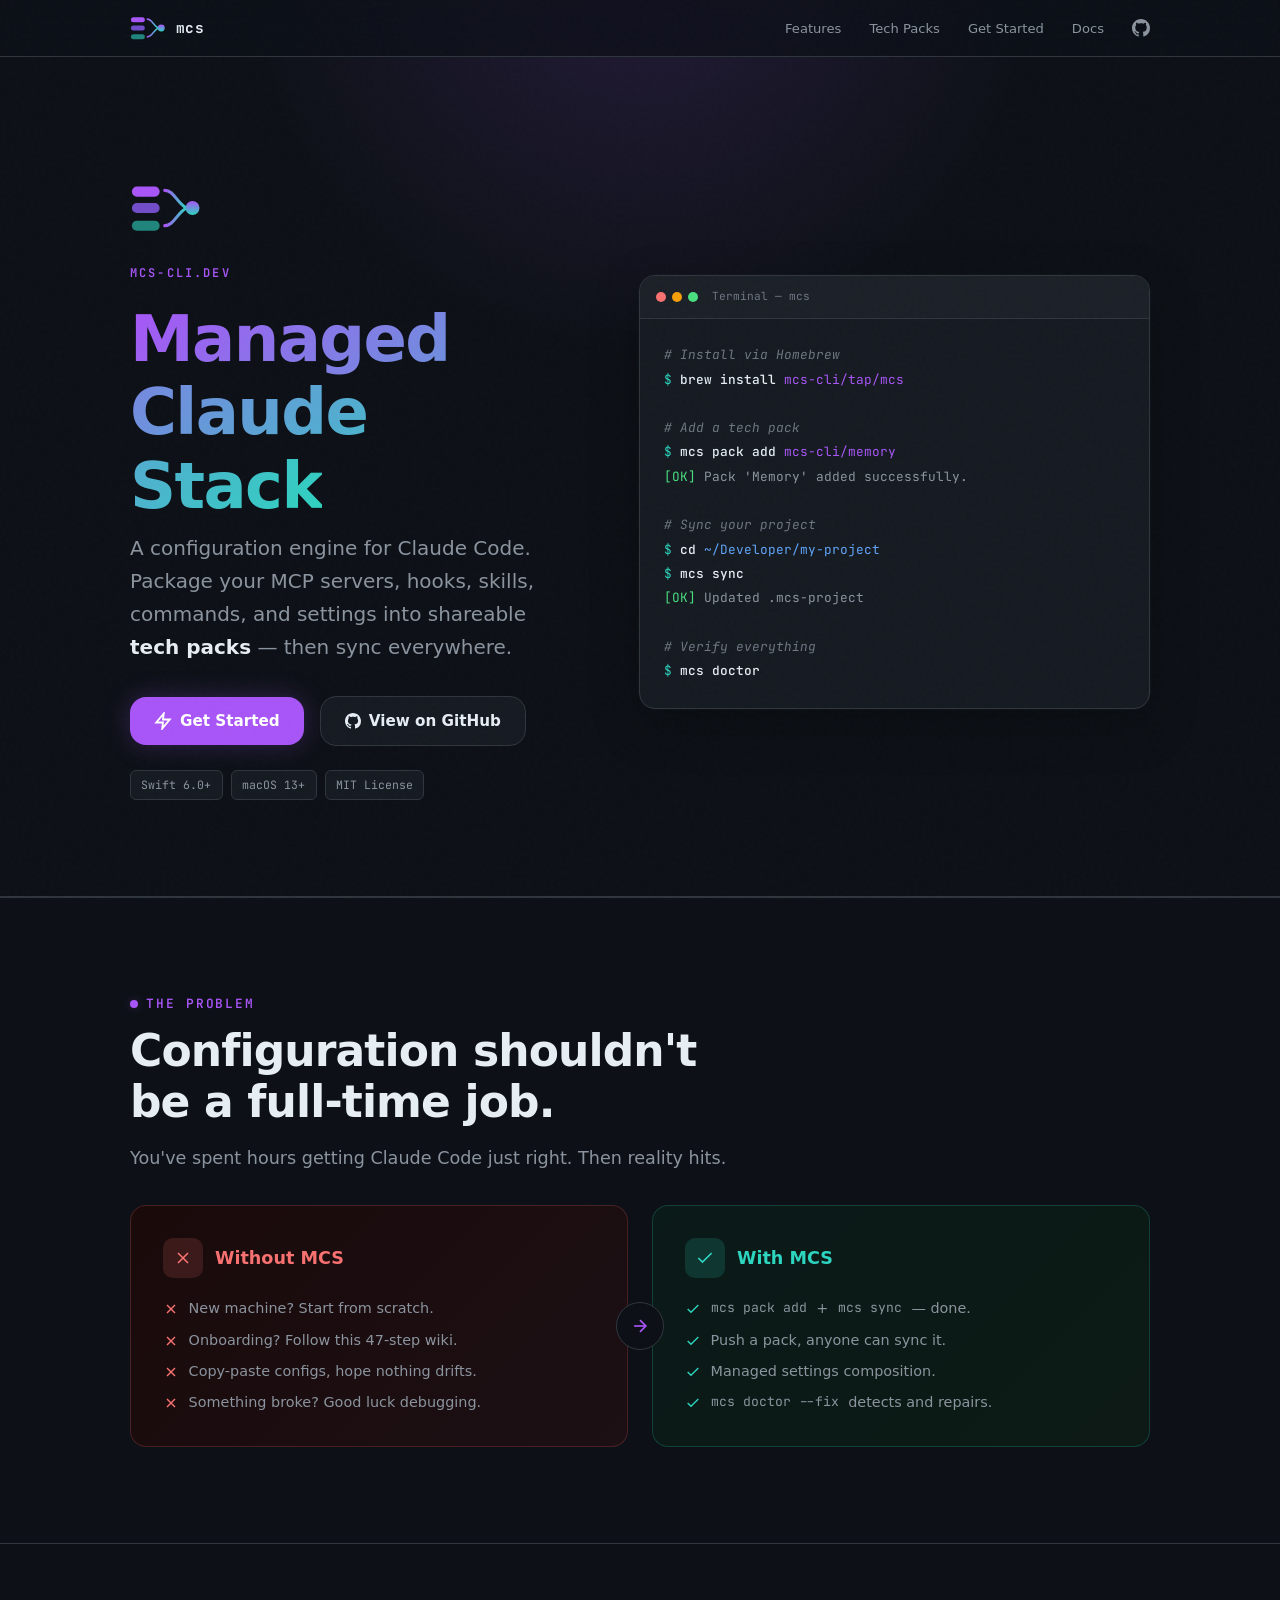
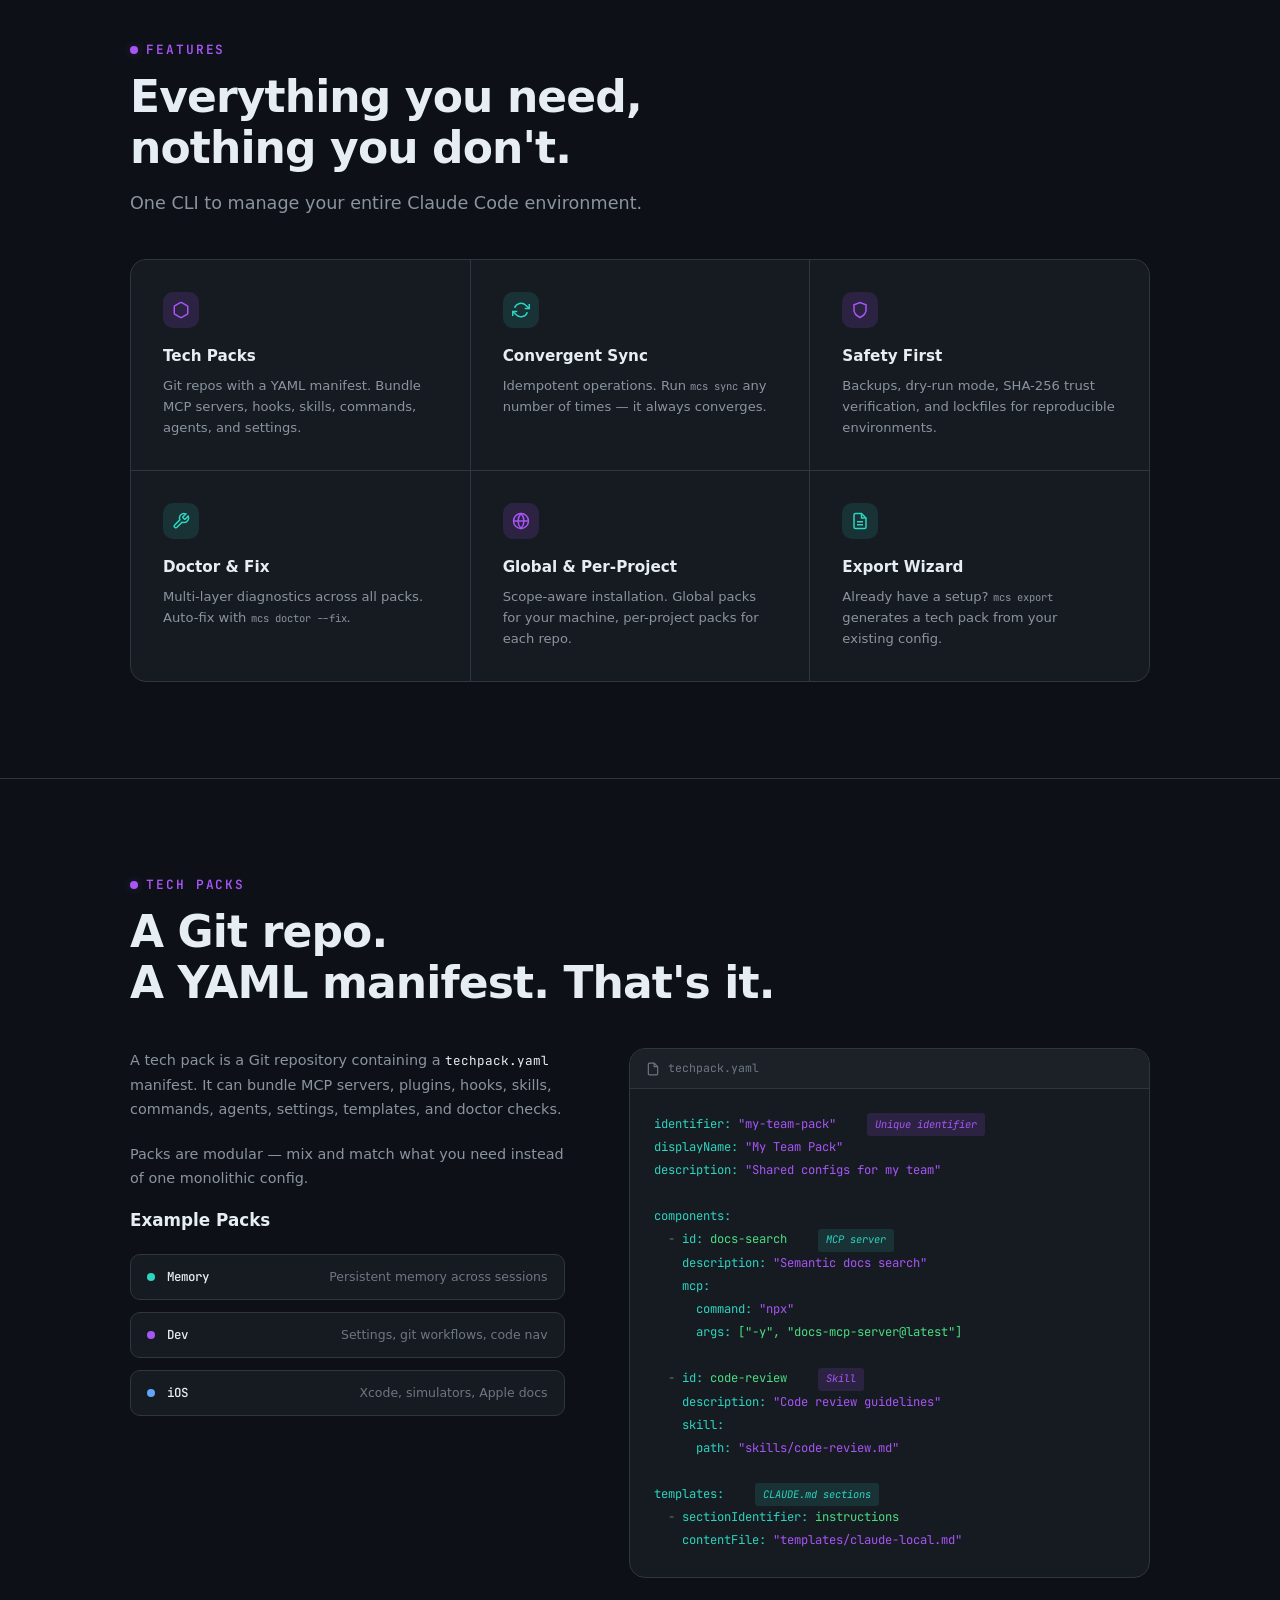
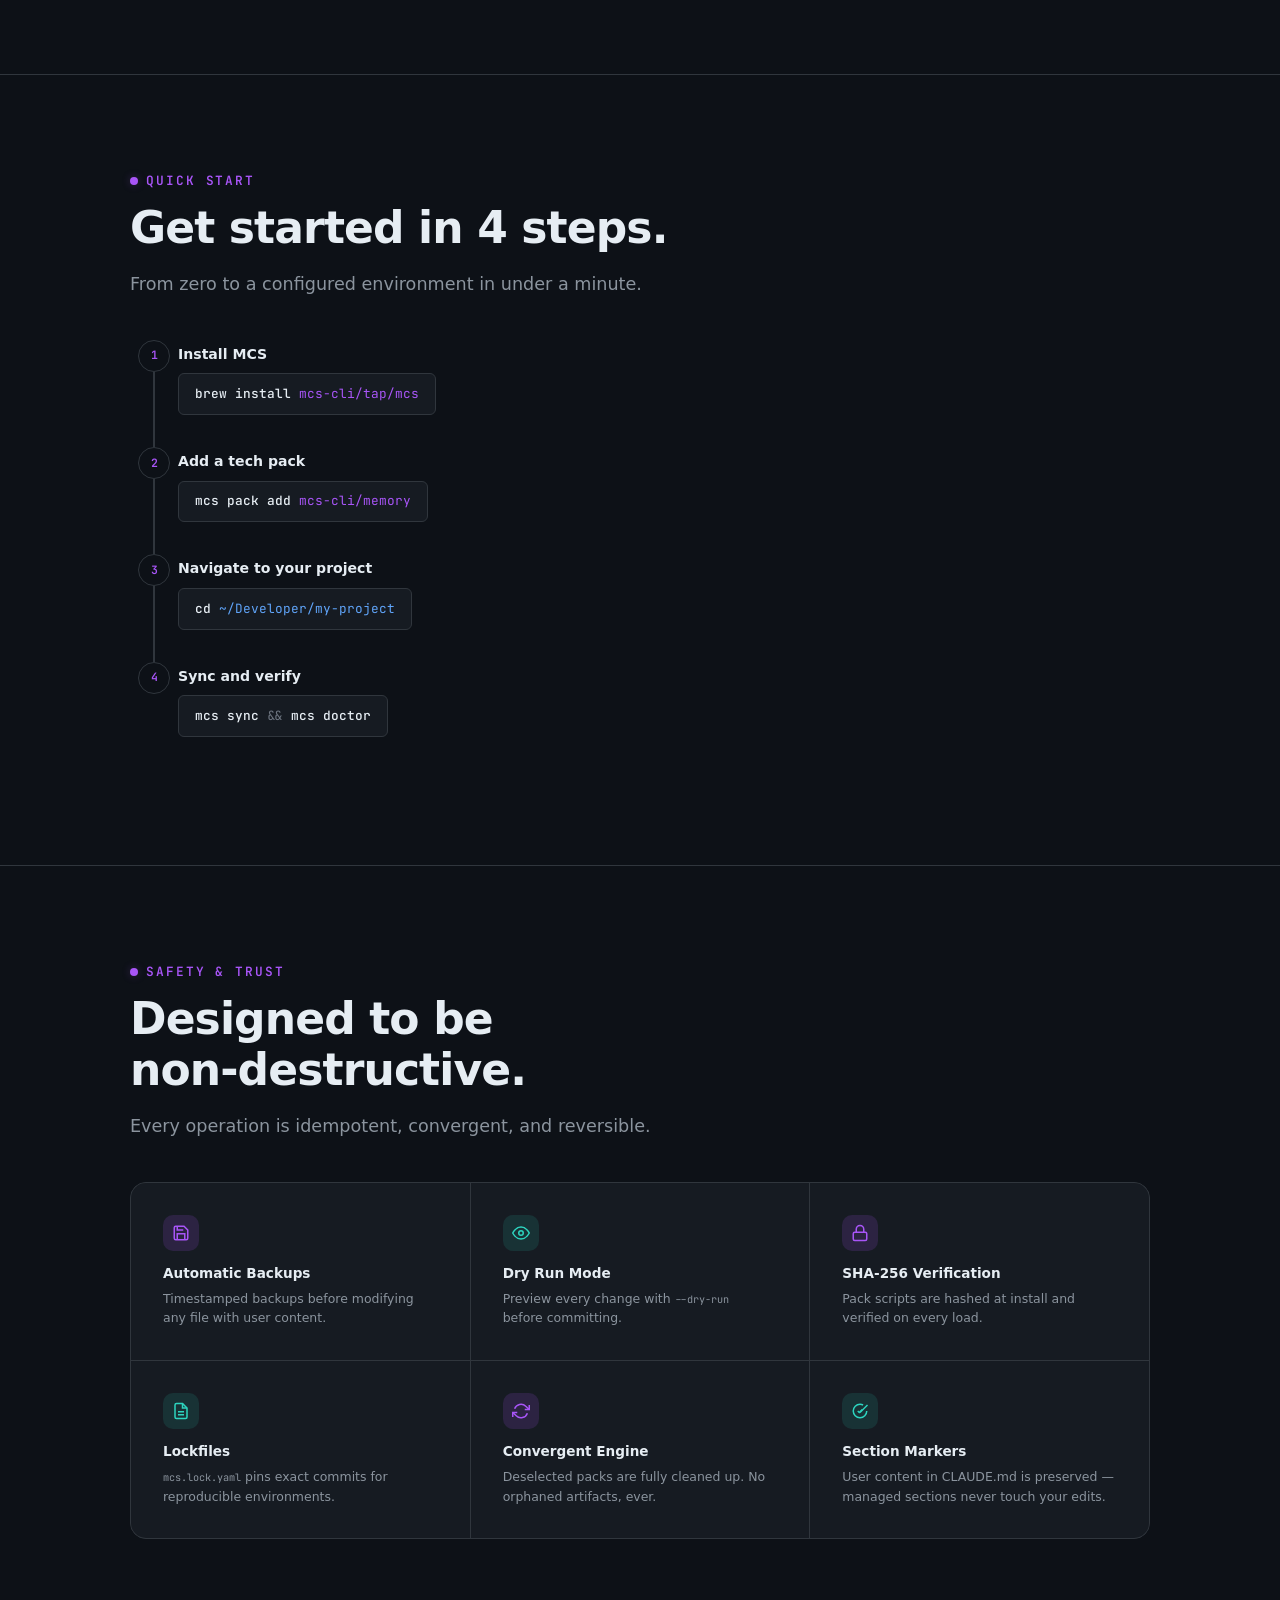
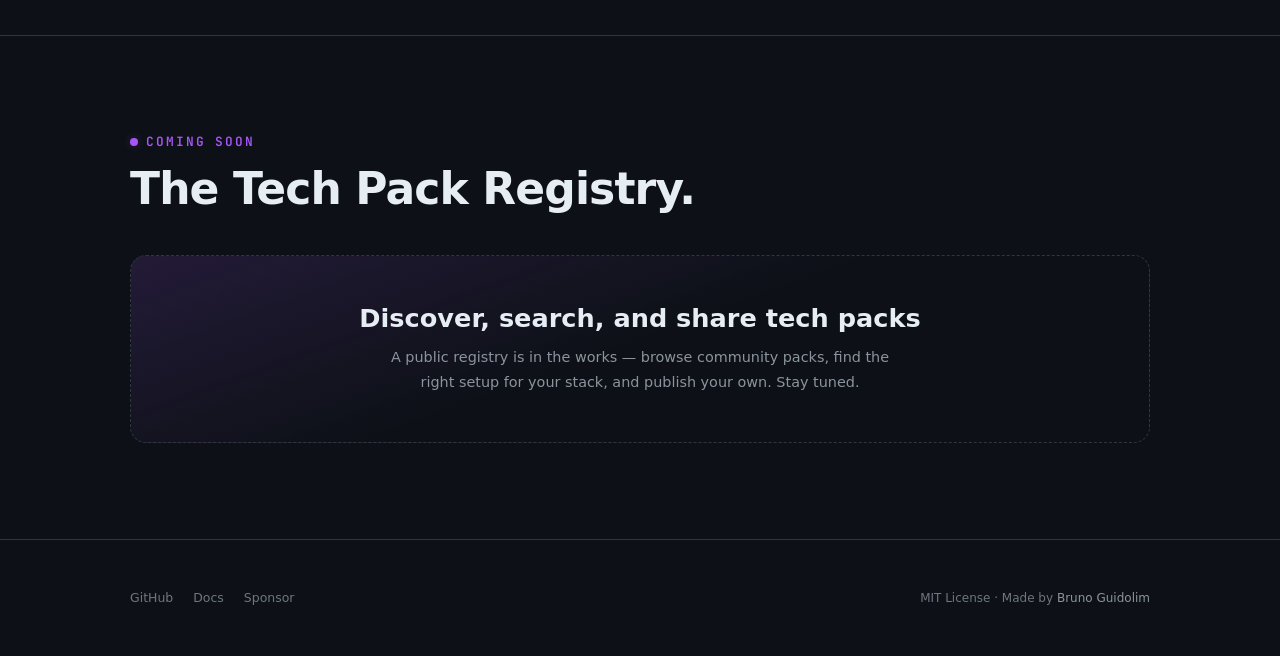
==== index.html @ f14323e3 "Fix mobile Safari safe area gap above fixed header - Add viewport-fit=cover to unlock env(safe-area-" ====
<!DOCTYPE html>
<html lang="en">
<head>
<meta charset="UTF-8">
<meta name="viewport" content="width=device-width, initial-scale=1.0, viewport-fit=cover">
<title>MCS — Managed Claude Stack</title>
<meta name="description" content="Package your Claude Code MCP servers, hooks, skills, and settings into shareable tech packs. Sync across machines and teams in seconds. Like Ansible for AI dev.">
<meta name="keywords" content="Claude Code, MCP servers, AI development, configuration management, tech packs, CLI tools, developer tools, Anthropic, Claude, hooks, plugins, macOS">
<meta name="author" content="Bruno Guidolim">
<meta name="theme-color" content="#0d1117">
<meta property="og:title" content="MCS — Managed Claude Stack">
<meta property="og:description" content="Package your Claude Code MCP servers, hooks, skills, and settings into shareable tech packs. Sync across machines and teams in seconds. Like Ansible for AI dev.">
<meta property="og:type" content="website">
<meta property="og:url" content="https://mcs-cli.dev">
<meta property="og:site_name" content="MCS">
<meta property="og:image" content="https://mcs-cli.dev/assets/og-image.png">
<meta property="og:image:width" content="2048">
<meta property="og:image:height" content="2048">
<meta name="twitter:card" content="summary">
<meta name="twitter:title" content="MCS — Managed Claude Stack">
<meta name="twitter:description" content="Package your Claude Code MCP servers, hooks, skills, and settings into shareable tech packs. Sync across machines and teams in seconds. Like Ansible for AI dev.">
<meta name="twitter:image" content="https://mcs-cli.dev/assets/og-image.png">
<link rel="canonical" href="https://mcs-cli.dev">
<link rel="icon" type="image/svg+xml" href="assets/favicon.svg">
<link rel="preconnect" href="https://api.fontshare.com">
<link rel="preconnect" href="https://fonts.googleapis.com">
<link rel="preconnect" href="https://fonts.gstatic.com" crossorigin>
<link href="https://api.fontshare.com/v2/css?f[]=general-sans@400,500,600,700&f[]=satoshi@400,500,700,900&display=swap" rel="stylesheet">
<link href="https://fonts.googleapis.com/css2?family=JetBrains+Mono:wght@400;500;600;700&display=swap" rel="stylesheet">
<link rel="stylesheet" href="css/style.css">
<script src="https://cdn.telemetrydeck.com/websdk/telemetrydeck.min.js" data-app-id="3FEA8C20-0C56-4803-AB19-223CDAF5975E"></script>
<noscript><style>.fade-in{opacity:1;transform:none}</style></noscript>
<script type="application/ld+json">
{
  "@context": "https://schema.org",
  "@type": "SoftwareApplication",
  "name": "MCS",
  "alternateName": "Managed Claude Stack",
  "description": "A configuration engine for Claude Code. Package MCP servers, hooks, skills, commands, and settings into shareable tech packs.",
  "applicationCategory": "DeveloperApplication",
  "operatingSystem": "macOS",
  "url": "https://mcs-cli.dev",
  "codeRepository": "https://github.com/mcs-cli/mcs",
  "license": "https://opensource.org/licenses/MIT",
  "programmingLanguage": "Swift"
}
</script>
</head>
<body>
<nav class="nav"><div class="nav-inner"><a href="/" class="nav-brand"><svg width="36" height="24" viewBox="0 0 54 38" fill="none"><defs><linearGradient id="nav-gv" x1="0" y1="0" x2="0" y2="1"><stop offset="0%" stop-color="#a855f7"/><stop offset="100%" stop-color="#2dd4bf"/></linearGradient><linearGradient id="nav-gh" x1="0" y1="0" x2="1" y2="0"><stop offset="0%" stop-color="#a855f7"/><stop offset="100%" stop-color="#2dd4bf"/></linearGradient></defs><rect x="0" y="2" width="22" height="8" rx="4" fill="#a855f7"/><rect x="0" y="15" width="22" height="8" rx="4" fill="#8b5cf6" opacity="0.8"/><rect x="0" y="29" width="22" height="8" rx="4" fill="#2dd4bf" opacity="0.6"/><path d="M26 5 C33 5,35 14,43 19 C35 24,33 33,26 33" fill="none" stroke="url(#nav-gh)" stroke-width="2.5" stroke-linecap="round"/><circle cx="48" cy="19" r="5.5" fill="url(#nav-gv)"/></svg>mcs</a><div class="nav-links"><a href="#features">Features</a><a href="#techpack">Tech Packs</a><a href="#quickstart">Get Started</a><a href="https://github.com/mcs-cli/mcs/tree/main/docs" target="_blank" rel="noopener">Docs</a><a href="https://github.com/mcs-cli/mcs" target="_blank" rel="noopener" class="nav-gh"><svg viewBox="0 0 24 24" fill="currentColor"><path d="M12 0C5.37 0 0 5.37 0 12c0 5.31 3.435 9.795 8.205 11.385.6.105.825-.255.825-.57 0-.285-.015-1.23-.015-2.235-3.015.555-3.795-.735-4.035-1.41-.135-.345-.72-1.41-1.23-1.695-.42-.225-1.02-.78-.015-.795.945-.015 1.62.87 1.845 1.23 1.08 1.815 2.805 1.305 3.495.99.105-.78.42-1.305.765-1.605-2.67-.3-5.46-1.335-5.46-5.925 0-1.305.465-2.385 1.23-3.225-.12-.3-.54-1.53.12-3.18 0 0 1.005-.315 3.3 1.23.96-.27 1.98-.405 3-.405s2.04.135 3 .405c2.295-1.56 3.3-1.23 3.3-1.23.66 1.65.24 2.88.12 3.18.765.84 1.23 1.905 1.23 3.225 0 4.605-2.805 5.625-5.475 5.925.435.375.81 1.095.81 2.22 0 1.605-.015 2.895-.015 3.3 0 .315.225.69.825.57A12.02 12.02 0 0024 12c0-6.63-5.37-12-12-12z"/></svg></a></div></div></nav>

<section class="hero"><div class="container"><div class="hero-grid"><div class="hero-text">
<div class="hero-logo fade-in"><svg width="72" height="48" viewBox="0 0 54 38" fill="none"><defs><linearGradient id="hero-gv" x1="0" y1="0" x2="0" y2="1"><stop offset="0%" stop-color="#a855f7"/><stop offset="100%" stop-color="#2dd4bf"/></linearGradient><linearGradient id="hero-gh" x1="0" y1="0" x2="1" y2="0"><stop offset="0%" stop-color="#a855f7"/><stop offset="100%" stop-color="#2dd4bf"/></linearGradient></defs><rect x="0" y="2" width="22" height="8" rx="4" fill="#a855f7"/><rect x="0" y="15" width="22" height="8" rx="4" fill="#8b5cf6" opacity="0.8"/><rect x="0" y="29" width="22" height="8" rx="4" fill="#2dd4bf" opacity="0.6"/><path d="M26 5 C33 5,35 14,43 19 C35 24,33 33,26 33" fill="none" stroke="url(#hero-gh)" stroke-width="2.5" stroke-linecap="round"/><circle cx="48" cy="19" r="5.5" fill="url(#hero-gv)"/></svg></div>
<div class="hero-eyebrow fade-in fade-in-delay-1">mcs-cli.dev</div>
<h1 class="fade-in fade-in-delay-2"><span>Managed Claude Stack</span></h1>
<p class="hero-tagline fade-in fade-in-delay-3">A configuration engine for Claude Code. Package your MCP servers, hooks, skills, commands, and settings into shareable <strong style="color:var(--text-primary)">tech packs</strong> — then sync everywhere.</p>
<div class="hero-actions fade-in fade-in-delay-4">
<a href="#quickstart" class="btn-primary"><svg width="18" height="18" viewBox="0 0 24 24" fill="none" stroke="currentColor" stroke-width="2.5"><path d="M13 2L3 14h9l-1 8 10-12h-9l1-8z"/></svg>Get Started</a>
<a href="https://github.com/mcs-cli/mcs" target="_blank" rel="noopener" class="btn-secondary"><svg width="16" height="16" viewBox="0 0 24 24" fill="currentColor"><path d="M12 0C5.37 0 0 5.37 0 12c0 5.31 3.435 9.795 8.205 11.385.6.105.825-.255.825-.57 0-.285-.015-1.23-.015-2.235-3.015.555-3.795-.735-4.035-1.41-.135-.345-.72-1.41-1.23-1.695-.42-.225-1.02-.78-.015-.795.945-.015 1.62.87 1.845 1.23 1.08 1.815 2.805 1.305 3.495.99.105-.78.42-1.305.765-1.605-2.67-.3-5.46-1.335-5.46-5.925 0-1.305.465-2.385 1.23-3.225-.12-.3-.54-1.53.12-3.18 0 0 1.005-.315 3.3 1.23.96-.27 1.98-.405 3-.405s2.04.135 3 .405c2.295-1.56 3.3-1.23 3.3-1.23.66 1.65.24 2.88.12 3.18.765.84 1.23 1.905 1.23 3.225 0 4.605-2.805 5.625-5.475 5.925.435.375.81 1.095.81 2.22 0 1.605-.015 2.895-.015 3.3 0 .315.225.69.825.57A12.02 12.02 0 0024 12c0-6.63-5.37-12-12-12z"/></svg>View on GitHub</a>
</div>
<div class="hero-badges fade-in fade-in-delay-4"><span class="hero-badge">Swift 6.0+</span><span class="hero-badge">macOS 13+</span><span class="hero-badge">MIT License</span></div>
</div>

<div class="terminal fade-in fade-in-delay-2"><div class="terminal-bar"><span class="terminal-dot"></span><span class="terminal-dot"></span><span class="terminal-dot"></span><span class="terminal-title">Terminal — mcs</span></div>
<div class="terminal-body"><span class="t-comment"># Install via Homebrew</span>
<span class="t-prompt">$</span> <span class="t-cmd">brew install</span> <span class="t-arg">mcs-cli/tap/mcs</span>

<span class="t-comment"># Add a tech pack</span>
<span class="t-prompt">$</span> <span class="t-cmd">mcs pack add</span> <span class="t-arg">mcs-cli/memory</span>
<span class="t-success">[OK]</span> <span class="t-out">Pack 'Memory' added successfully.</span>

<span class="t-comment"># Sync your project</span>
<span class="t-prompt">$</span> <span class="t-cmd">cd</span> <span class="t-path">~/Developer/my-project</span>
<span class="t-prompt">$</span> <span class="t-cmd">mcs sync</span>
<span class="t-success">[OK]</span> <span class="t-out">Updated .mcs-project</span>

<span class="t-comment"># Verify everything</span>
<span class="t-prompt">$</span> <span class="t-cmd">mcs doctor</span></div></div>
</div></div></section>

<section id="problem"><div class="container">
<div class="section-label fade-in">The Problem</div>
<h2 class="section-title fade-in">Configuration shouldn't<br>be a full-time job.</h2>
<p class="section-desc fade-in">You've spent hours getting Claude Code just right. Then reality hits.</p>
<div class="versus-wrapper fade-in fade-in-delay-2"><div class="versus-grid">
<div class="versus-card versus-card--pain"><h3><div class="versus-icon"><svg width="20" height="20" viewBox="0 0 24 24" fill="none" stroke="currentColor" stroke-width="2"><line x1="18" y1="6" x2="6" y2="18"/><line x1="6" y1="6" x2="18" y2="18"/></svg></div>Without MCS</h3>
<ul class="versus-list">
<li><svg viewBox="0 0 24 24" fill="none" stroke="currentColor" stroke-width="2"><line x1="18" y1="6" x2="6" y2="18"/><line x1="6" y1="6" x2="18" y2="18"/></svg>New machine? Start from scratch.</li>
<li><svg viewBox="0 0 24 24" fill="none" stroke="currentColor" stroke-width="2"><line x1="18" y1="6" x2="6" y2="18"/><line x1="6" y1="6" x2="18" y2="18"/></svg>Onboarding? Follow this 47-step wiki.</li>
<li><svg viewBox="0 0 24 24" fill="none" stroke="currentColor" stroke-width="2"><line x1="18" y1="6" x2="6" y2="18"/><line x1="6" y1="6" x2="18" y2="18"/></svg>Copy-paste configs, hope nothing drifts.</li>
<li><svg viewBox="0 0 24 24" fill="none" stroke="currentColor" stroke-width="2"><line x1="18" y1="6" x2="6" y2="18"/><line x1="6" y1="6" x2="18" y2="18"/></svg>Something broke? Good luck debugging.</li>
</ul></div>
<div class="versus-arrow"><svg width="20" height="20" viewBox="0 0 24 24" fill="none" stroke="currentColor" stroke-width="2"><line x1="5" y1="12" x2="19" y2="12"/><polyline points="12 5 19 12 12 19"/></svg></div>
<div class="versus-card versus-card--gain"><h3><div class="versus-icon"><svg width="20" height="20" viewBox="0 0 24 24" fill="none" stroke="currentColor" stroke-width="2"><polyline points="20 6 9 17 4 12"/></svg></div>With MCS</h3>
<ul class="versus-list">
<li><svg viewBox="0 0 24 24" fill="none" stroke="currentColor" stroke-width="2"><polyline points="20 6 9 17 4 12"/></svg><code style="font-family:var(--mono);font-size:.82rem">mcs pack add</code> + <code style="font-family:var(--mono);font-size:.82rem">mcs sync</code> — done.</li>
<li><svg viewBox="0 0 24 24" fill="none" stroke="currentColor" stroke-width="2"><polyline points="20 6 9 17 4 12"/></svg>Push a pack, anyone can sync it.</li>
<li><svg viewBox="0 0 24 24" fill="none" stroke="currentColor" stroke-width="2"><polyline points="20 6 9 17 4 12"/></svg>Managed settings composition.</li>
<li><svg viewBox="0 0 24 24" fill="none" stroke="currentColor" stroke-width="2"><polyline points="20 6 9 17 4 12"/></svg><code style="font-family:var(--mono);font-size:.82rem">mcs doctor --fix</code> detects and repairs.</li>
</ul></div>
</div></div>
</div></section>

<section id="features"><div class="container">
<div class="section-label fade-in">Features</div>
<h2 class="section-title fade-in">Everything you need,<br>nothing you don't.</h2>
<p class="section-desc fade-in">One CLI to manage your entire Claude Code environment.</p>
<div class="features-grid fade-in fade-in-delay-2">
<div class="feature-cell"><div class="feature-icon feature-icon--purple"><svg width="18" height="18" viewBox="0 0 24 24" fill="none" stroke="currentColor" stroke-width="2"><path d="M21 16V8a2 2 0 00-1-1.73l-7-4a2 2 0 00-2 0l-7 4A2 2 0 003 8v8a2 2 0 001 1.73l7 4a2 2 0 002 0l7-4A2 2 0 0021 16z"/></svg></div><h4>Tech Packs</h4><p>Git repos with a YAML manifest. Bundle MCP servers, hooks, skills, commands, agents, and settings.</p></div>
<div class="feature-cell"><div class="feature-icon feature-icon--teal"><svg width="18" height="18" viewBox="0 0 24 24" fill="none" stroke="currentColor" stroke-width="2"><polyline points="23 4 23 10 17 10"/><polyline points="1 20 1 14 7 14"/><path d="M3.51 9a9 9 0 0114.85-3.36L23 10M1 14l4.64 4.36A9 9 0 0020.49 15"/></svg></div><h4>Convergent Sync</h4><p>Idempotent operations. Run <code style="font-family:var(--mono);font-size:.8em">mcs sync</code> any number of times — it always converges.</p></div>
<div class="feature-cell"><div class="feature-icon feature-icon--purple"><svg width="18" height="18" viewBox="0 0 24 24" fill="none" stroke="currentColor" stroke-width="2"><path d="M12 22s8-4 8-10V5l-8-3-8 3v7c0 6 8 10 8 10z"/></svg></div><h4>Safety First</h4><p>Backups, dry-run mode, SHA-256 trust verification, and lockfiles for reproducible environments.</p></div>
<div class="feature-cell"><div class="feature-icon feature-icon--teal"><svg width="18" height="18" viewBox="0 0 24 24" fill="none" stroke="currentColor" stroke-width="2"><path d="M14.7 6.3a1 1 0 000 1.4l1.6 1.6a1 1 0 001.4 0l3.77-3.77a6 6 0 01-7.94 7.94l-6.91 6.91a2.12 2.12 0 01-3-3l6.91-6.91a6 6 0 017.94-7.94l-3.76 3.76z"/></svg></div><h4>Doctor &amp; Fix</h4><p>Multi-layer diagnostics across all packs. Auto-fix with <code style="font-family:var(--mono);font-size:.8em">mcs doctor --fix</code>.</p></div>
<div class="feature-cell"><div class="feature-icon feature-icon--purple"><svg width="18" height="18" viewBox="0 0 24 24" fill="none" stroke="currentColor" stroke-width="2"><circle cx="12" cy="12" r="10"/><line x1="2" y1="12" x2="22" y2="12"/><path d="M12 2a15.3 15.3 0 014 10 15.3 15.3 0 01-4 10 15.3 15.3 0 01-4-10 15.3 15.3 0 014-10z"/></svg></div><h4>Global &amp; Per-Project</h4><p>Scope-aware installation. Global packs for your machine, per-project packs for each repo.</p></div>
<div class="feature-cell"><div class="feature-icon feature-icon--teal"><svg width="18" height="18" viewBox="0 0 24 24" fill="none" stroke="currentColor" stroke-width="2"><path d="M14 2H6a2 2 0 00-2 2v16a2 2 0 002 2h12a2 2 0 002-2V8z"/><polyline points="14 2 14 8 20 8"/><line x1="16" y1="13" x2="8" y2="13"/><line x1="16" y1="17" x2="8" y2="17"/></svg></div><h4>Export Wizard</h4><p>Already have a setup? <code style="font-family:var(--mono);font-size:.8em">mcs export</code> generates a tech pack from your existing config.</p></div>
</div>
</div></section>

<section id="techpack"><div class="container">
<div class="section-label fade-in">Tech Packs</div>
<h2 class="section-title fade-in">A Git repo.<br>A YAML manifest. That's it.</h2>
<div class="techpack-layout">
<div class="techpack-explainer fade-in">
<p>A tech pack is a Git repository containing a <code style="font-family:var(--mono);font-size:.88em;color:var(--text-primary)">techpack.yaml</code> manifest. It can bundle MCP servers, plugins, hooks, skills, commands, agents, settings, templates, and doctor checks.</p>
<p>Packs are modular — mix and match what you need instead of one monolithic config.</p>
<h3>Example Packs</h3>
<div class="pack-examples">
<a href="https://github.com/mcs-cli/memory" target="_blank" rel="noopener" class="pack-example"><span class="pack-dot pack-dot--teal"></span><span class="pack-name">Memory</span><span class="pack-desc">Persistent memory across sessions</span></a>
<a href="https://github.com/mcs-cli/dev" target="_blank" rel="noopener" class="pack-example"><span class="pack-dot pack-dot--purple"></span><span class="pack-name">Dev</span><span class="pack-desc">Settings, git workflows, code nav</span></a>
<a href="https://github.com/mcs-cli/ios" target="_blank" rel="noopener" class="pack-example"><span class="pack-dot pack-dot--blue"></span><span class="pack-name">iOS</span><span class="pack-desc">Xcode, simulators, Apple docs</span></a>
</div></div>
<div class="yaml-block fade-in fade-in-delay-2"><div class="yaml-header"><svg width="14" height="14" viewBox="0 0 24 24" fill="none" stroke="currentColor" stroke-width="2"><path d="M14 2H6a2 2 0 00-2 2v16a2 2 0 002 2h12a2 2 0 002-2V8z"/><polyline points="14 2 14 8 20 8"/></svg>techpack.yaml</div>
<div class="yaml-body"><span class="y-key">identifier:</span> <span class="y-str">"my-team-pack"</span> <span class="y-annotation y-annotation--purple">Unique identifier</span>
<span class="y-key">displayName:</span> <span class="y-str">"My Team Pack"</span>
<span class="y-key">description:</span> <span class="y-str">"Shared configs for my team"</span>

<span class="y-key">components:</span>
  <span class="y-list">-</span> <span class="y-key">id:</span> <span class="y-val">docs-search</span> <span class="y-annotation y-annotation--teal">MCP server</span>
    <span class="y-key">description:</span> <span class="y-str">"Semantic docs search"</span>
    <span class="y-key">mcp:</span>
      <span class="y-key">command:</span> <span class="y-str">"npx"</span>
      <span class="y-key">args:</span> <span class="y-val">["-y", "docs-mcp-server@latest"]</span>

  <span class="y-list">-</span> <span class="y-key">id:</span> <span class="y-val">code-review</span> <span class="y-annotation y-annotation--purple">Skill</span>
    <span class="y-key">description:</span> <span class="y-str">"Code review guidelines"</span>
    <span class="y-key">skill:</span>
      <span class="y-key">path:</span> <span class="y-str">"skills/code-review.md"</span>

<span class="y-key">templates:</span> <span class="y-annotation y-annotation--teal">CLAUDE.md sections</span>
  <span class="y-list">-</span> <span class="y-key">sectionIdentifier:</span> <span class="y-val">instructions</span>
    <span class="y-key">contentFile:</span> <span class="y-str">"templates/claude-local.md"</span></div></div>
</div>
</div></section>

<section id="quickstart"><div class="container">
<div class="section-label fade-in">Quick Start</div>
<h2 class="section-title fade-in">Get started in 4 steps.</h2>
<p class="section-desc fade-in">From zero to a configured environment in under a minute.</p>
<div class="steps">
<div class="step fade-in"><div class="step-indicator"><div class="step-num">1</div><div class="step-line"></div></div><div class="step-content"><div class="step-label">Install MCS</div><div class="step-code"><span class="sc">brew install</span> <span class="sa">mcs-cli/tap/mcs</span></div></div></div>
<div class="step fade-in fade-in-delay-1"><div class="step-indicator"><div class="step-num">2</div><div class="step-line"></div></div><div class="step-content"><div class="step-label">Add a tech pack</div><div class="step-code"><span class="sc">mcs pack add</span> <span class="sa">mcs-cli/memory</span></div></div></div>
<div class="step fade-in fade-in-delay-2"><div class="step-indicator"><div class="step-num">3</div><div class="step-line"></div></div><div class="step-content"><div class="step-label">Navigate to your project</div><div class="step-code"><span class="sc">cd</span> <span class="sp">~/Developer/my-project</span></div></div></div>
<div class="step fade-in fade-in-delay-3"><div class="step-indicator"><div class="step-num">4</div><div class="step-line"></div></div><div class="step-content"><div class="step-label">Sync and verify</div><div class="step-code"><span class="sc">mcs sync</span> <span class="sd">&&</span> <span class="sc">mcs doctor</span></div></div></div>
</div>
</div></section>

<section id="safety"><div class="container">
<div class="section-label fade-in">Safety &amp; Trust</div>
<h2 class="section-title fade-in">Designed to be<br>non-destructive.</h2>
<p class="section-desc fade-in">Every operation is idempotent, convergent, and reversible.</p>
<div class="safety-grid fade-in fade-in-delay-2">
<div class="safety-item"><div class="safety-icon safety-icon--purple"><svg width="18" height="18" viewBox="0 0 24 24" fill="none" stroke="currentColor" stroke-width="2"><path d="M19 21H5a2 2 0 01-2-2V5a2 2 0 012-2h11l5 5v11a2 2 0 01-2 2z"/><polyline points="17 21 17 13 7 13 7 21"/><polyline points="7 3 7 8 15 8"/></svg></div><h4>Automatic Backups</h4><p>Timestamped backups before modifying any file with user content.</p></div>
<div class="safety-item"><div class="safety-icon safety-icon--teal"><svg width="18" height="18" viewBox="0 0 24 24" fill="none" stroke="currentColor" stroke-width="2"><path d="M1 12s4-8 11-8 11 8 11 8-4 8-11 8-11-8-11-8z"/><circle cx="12" cy="12" r="3"/></svg></div><h4>Dry Run Mode</h4><p>Preview every change with <code style="font-family:var(--mono);font-size:.82em">--dry-run</code> before committing.</p></div>
<div class="safety-item"><div class="safety-icon safety-icon--purple"><svg width="18" height="18" viewBox="0 0 24 24" fill="none" stroke="currentColor" stroke-width="2"><rect x="3" y="11" width="18" height="11" rx="2" ry="2"/><path d="M7 11V7a5 5 0 0110 0v4"/></svg></div><h4>SHA-256 Verification</h4><p>Pack scripts are hashed at install and verified on every load.</p></div>
<div class="safety-item"><div class="safety-icon safety-icon--teal"><svg width="18" height="18" viewBox="0 0 24 24" fill="none" stroke="currentColor" stroke-width="2"><path d="M14 2H6a2 2 0 00-2 2v16a2 2 0 002 2h12a2 2 0 002-2V8z"/><polyline points="14 2 14 8 20 8"/><line x1="16" y1="13" x2="8" y2="13"/><line x1="16" y1="17" x2="8" y2="17"/></svg></div><h4>Lockfiles</h4><p><code style="font-family:var(--mono);font-size:.82em">mcs.lock.yaml</code> pins exact commits for reproducible environments.</p></div>
<div class="safety-item"><div class="safety-icon safety-icon--purple"><svg width="18" height="18" viewBox="0 0 24 24" fill="none" stroke="currentColor" stroke-width="2"><polyline points="23 4 23 10 17 10"/><polyline points="1 20 1 14 7 14"/><path d="M3.51 9a9 9 0 0114.85-3.36L23 10M1 14l4.64 4.36A9 9 0 0020.49 15"/></svg></div><h4>Convergent Engine</h4><p>Deselected packs are fully cleaned up. No orphaned artifacts, ever.</p></div>
<div class="safety-item"><div class="safety-icon safety-icon--teal"><svg width="18" height="18" viewBox="0 0 24 24" fill="none" stroke="currentColor" stroke-width="2"><path d="M9 12l2 2 4-4"/><path d="M21 12c0 4.97-4.03 9-9 9s-9-4.03-9-9 4.03-9 9-9c1.48 0 2.88.36 4.11 1"/><polyline points="22 4 12 14.01"/></svg></div><h4>Section Markers</h4><p>User content in CLAUDE.md is preserved — managed sections never touch your edits.</p></div>
</div>
</div></section>

<section id="registry"><div class="container">
<div class="section-label fade-in">Coming Soon</div>
<h2 class="section-title fade-in">The Tech Pack Registry.</h2>
<div class="coming-soon-banner fade-in fade-in-delay-1"><h3>Discover, search, and share tech packs</h3><p>A public registry is in the works — browse community packs, find the right setup for your stack, and publish your own. Stay tuned.</p></div>
</div></section>

<footer class="site-footer"><div class="container"><div class="footer-inner">
<div class="footer-left"><div class="footer-links"><a href="https://github.com/mcs-cli/mcs" target="_blank" rel="noopener">GitHub</a><a href="https://github.com/mcs-cli/mcs/tree/main/docs" target="_blank" rel="noopener">Docs</a><a href="https://github.com/sponsors/bguidolim" target="_blank" rel="noopener">Sponsor</a></div></div>
<div class="footer-right">MIT License · Made by <a href="https://github.com/bguidolim" target="_blank" rel="noopener">Bruno Guidolim</a></div>
</div></div></footer>

<script src="js/main.js"></script>
</body>
</html>
---- css/style.css ----
*,*::before,*::after{box-sizing:border-box;margin:0;padding:0}
html{-webkit-font-smoothing:antialiased;-moz-osx-font-smoothing:grayscale;text-rendering:optimizeLegibility;scroll-behavior:smooth;scroll-padding-top:calc(5rem + env(safe-area-inset-top,0px))}
body{min-height:100dvh;line-height:1.6;font-family:'General Sans','Satoshi',system-ui,sans-serif;color:#e6edf3;background:#0d1117;overflow-x:hidden}
:root{--bg:#0d1117;--bg-elevated:#161b22;--bg-card:#1c2128;--bg-card-hover:#21262d;--border:#30363d;--border-bright:#484f58;--text-primary:#e6edf3;--text-secondary:#8b949e;--text-muted:#6e7681;--purple:#a855f7;--purple-dim:#7c3aed;--purple-glow:rgba(168,85,247,0.15);--purple-glow-strong:rgba(168,85,247,0.25);--teal:#2dd4bf;--teal-dim:#14b8a6;--teal-glow:rgba(45,212,191,0.12);--amber:#f59e0b;--red:#f87171;--green:#4ade80;--blue:#60a5fa;--mono:'JetBrains Mono','Fira Code',monospace;--sans:'General Sans','Satoshi',system-ui,sans-serif;--heading:'Satoshi','General Sans',system-ui,sans-serif;--radius-sm:6px;--radius-md:10px;--radius-lg:16px;--transition:200ms cubic-bezier(0.16,1,0.3,1)}
::selection{background:var(--purple-glow-strong);color:var(--text-primary)}
img,picture,svg{display:block;max-width:100%}
h1,h2,h3{text-wrap:balance;line-height:1.15}
p,li{text-wrap:pretty}
a{color:var(--purple);text-decoration:none;transition:color var(--transition)}
a:hover{color:var(--teal)}
@media(prefers-reduced-motion:reduce){*,*::before,*::after{animation-duration:.01ms!important;transition-duration:.01ms!important;scroll-behavior:auto!important}}

/* Nav */
.nav{position:fixed;top:0;left:0;right:0;z-index:100;background:rgba(13,17,23,0.8);backdrop-filter:blur(16px) saturate(180%);-webkit-backdrop-filter:blur(16px) saturate(180%);border-bottom:1px solid var(--border);padding-top:env(safe-area-inset-top,0px)}
.nav-inner{max-width:1100px;margin:0 auto;padding:0 clamp(1rem,4vw,2.5rem);height:56px;display:flex;align-items:center;justify-content:space-between}
.nav-brand{display:flex;align-items:center;gap:.6rem;font-family:var(--mono);font-weight:700;font-size:.9rem;color:var(--text-primary);letter-spacing:.04em}
.nav-brand svg{display:inline-block}
.nav-links{display:flex;align-items:center;gap:1.75rem}
.nav-links a{font-size:.82rem;font-weight:500;color:var(--text-secondary);transition:color var(--transition)}
.nav-links a:hover{color:var(--text-primary)}
.nav-gh{display:flex;align-items:center;gap:.4rem;color:var(--text-secondary)!important}
.nav-gh svg{width:18px;height:18px}
@media(max-width:640px){.nav-links a:not(.nav-gh){display:none}}

/* Layout */
.container{max-width:1100px;margin:0 auto;padding:0 clamp(1rem,4vw,2.5rem)}
section{padding:clamp(3rem,8vw,6rem) 0;position:relative}
section+section{border-top:1px solid var(--border)}

/* Animations */
.fade-in{opacity:0;transform:translateY(24px);transition:opacity .7s ease-out,transform .7s ease-out}
.fade-in.visible{opacity:1;transform:translateY(0)}
.fade-in-delay-1{transition-delay:.1s}
.fade-in-delay-2{transition-delay:.2s}
.fade-in-delay-3{transition-delay:.3s}
.fade-in-delay-4{transition-delay:.4s}

/* Section headers */
.section-label{font-family:var(--mono);font-size:clamp(.7rem,.65rem + .25vw,.8rem);font-weight:600;letter-spacing:.15em;text-transform:uppercase;color:var(--purple);margin-bottom:.75rem;display:flex;align-items:center;gap:.5rem}
.section-label::before{content:'';display:inline-block;width:8px;height:8px;border-radius:50%;background:var(--purple);box-shadow:0 0 8px var(--purple-glow-strong)}
.section-title{font-family:var(--heading);font-size:clamp(1.75rem,1.2rem + 2vw,2.75rem);font-weight:900;color:var(--text-primary);margin-bottom:1rem;letter-spacing:-.02em}
.section-desc{font-size:clamp(.95rem,.85rem + .5vw,1.1rem);color:var(--text-secondary);max-width:600px;line-height:1.7}

/* Hero */
.hero{padding:calc(56px + env(safe-area-inset-top,0px) + clamp(4rem,10vw,8rem)) 0 clamp(3rem,8vw,6rem);position:relative;overflow:hidden;border-bottom:1px solid var(--border)}
.hero::before{content:'';position:absolute;top:-50%;left:50%;transform:translateX(-50%);width:800px;height:800px;background:radial-gradient(ellipse at center,var(--purple-glow) 0%,transparent 70%);pointer-events:none;z-index:0}
.hero-grid{display:grid;grid-template-columns:1fr 1.15fr;gap:clamp(2rem,5vw,4rem);align-items:center;position:relative;z-index:1}
@media(max-width:860px){.hero-grid{grid-template-columns:1fr;text-align:center}}
.hero-eyebrow{font-family:var(--mono);font-size:.75rem;font-weight:600;letter-spacing:.18em;text-transform:uppercase;color:var(--purple);margin-bottom:1.25rem}
.hero-logo{margin-bottom:1.5rem}
.hero-logo svg{display:inline-block}
@media(max-width:860px){.hero-logo{display:flex;justify-content:center}}
.hero h1{font-family:var(--heading);font-size:clamp(2.25rem,1rem + 4.5vw,4rem);font-weight:900;color:var(--text-primary);letter-spacing:-.025em;margin-bottom:.5rem}
.hero h1 span{background:linear-gradient(135deg,var(--purple),var(--teal));-webkit-background-clip:text;-webkit-text-fill-color:transparent;background-clip:text}
.hero-tagline{font-size:clamp(1rem,.85rem + .6vw,1.25rem);color:var(--text-secondary);max-width:500px;margin-bottom:2rem;line-height:1.65}
@media(max-width:860px){.hero-tagline{margin-inline:auto}}
.hero-actions{display:flex;align-items:center;gap:1rem;flex-wrap:wrap}
@media(max-width:860px){.hero-actions{justify-content:center}}

/* Buttons */
.btn-primary{display:inline-flex;align-items:center;gap:.5rem;padding:.75rem 1.5rem;border-radius:var(--radius-lg);background:var(--purple);color:#fff;font-weight:600;font-size:.95rem;border:none;cursor:pointer;transition:all var(--transition);box-shadow:0 0 24px var(--purple-glow-strong)}
.btn-primary:hover{background:var(--purple-dim);color:#fff;transform:translateY(-1px);box-shadow:0 4px 32px var(--purple-glow-strong)}
.btn-primary svg{width:18px;height:18px;display:inline}
.btn-secondary{display:inline-flex;align-items:center;gap:.5rem;padding:.75rem 1.5rem;border-radius:var(--radius-lg);background:var(--bg-elevated);color:var(--text-primary);font-weight:600;font-size:.95rem;border:1px solid var(--border);cursor:pointer;transition:all var(--transition)}
.btn-secondary:hover{background:var(--bg-card);border-color:var(--border-bright);color:var(--text-primary)}
.btn-secondary svg{width:16px;height:16px}

/* Hero badges */
.hero-badges{display:flex;flex-wrap:wrap;gap:.5rem;margin-top:1.5rem}
@media(max-width:860px){.hero-badges{justify-content:center}}
.hero-badge{font-family:var(--mono);font-size:.72rem;padding:.3rem .65rem;border-radius:var(--radius-sm);border:1px solid var(--border);color:var(--text-secondary);background:var(--bg-elevated)}

/* Terminal */
.terminal{border-radius:var(--radius-lg);border:1px solid var(--border);background:var(--bg-elevated);overflow:hidden;box-shadow:0 16px 48px rgba(0,0,0,0.25),0 0 0 1px rgba(255,255,255,0.02)}
.terminal-bar{display:flex;align-items:center;gap:6px;padding:12px 16px;background:var(--bg-card);border-bottom:1px solid var(--border)}
.terminal-dot{width:10px;height:10px;border-radius:50%}
.terminal-dot:nth-child(1){background:#f87171}
.terminal-dot:nth-child(2){background:#f59e0b}
.terminal-dot:nth-child(3){background:#4ade80}
.terminal-title{margin-left:8px;font-family:var(--mono);font-size:.7rem;color:var(--text-muted)}
.terminal-body{padding:clamp(1rem,3vw,1.5rem);font-family:var(--mono);font-size:clamp(.7rem,.63rem + .3vw,.8rem);line-height:1.9;overflow-x:auto;white-space:pre-wrap;word-wrap:break-word}
.t-prompt{color:var(--teal)}.t-cmd{color:var(--text-primary);font-weight:500}.t-arg{color:var(--purple)}.t-comment{color:var(--text-muted);font-style:italic}.t-out{color:var(--text-secondary)}.t-info{color:var(--blue)}.t-success{color:var(--green)}.t-path{color:var(--blue)}.t-dim{color:var(--text-muted)}

/* Versus cards */
.versus-wrapper{position:relative}
.versus-grid{display:grid;grid-template-columns:1fr 1fr;gap:1.5rem;margin-top:2rem}
@media(max-width:700px){.versus-grid{grid-template-columns:1fr}}
.versus-card{border-radius:var(--radius-lg);padding:clamp(1.5rem,3vw,2rem);position:relative;overflow:hidden}
.versus-card--pain{background:linear-gradient(135deg,#1a0a0a,#1c1015);border:1px solid rgba(248,113,113,0.2)}
.versus-card--gain{background:linear-gradient(135deg,#0a1a18,#0d1a15);border:1px solid rgba(45,212,191,0.2)}
.versus-card h3{display:flex;align-items:center;gap:.75rem;font-size:1.1rem;font-weight:600;margin-bottom:1.25rem}
.versus-card--pain h3{color:var(--red)}.versus-card--gain h3{color:var(--teal)}
.versus-icon{width:40px;height:40px;border-radius:var(--radius-md);display:flex;align-items:center;justify-content:center;flex-shrink:0}
.versus-card--pain .versus-icon{background:rgba(248,113,113,0.15);color:var(--red)}
.versus-card--gain .versus-icon{background:rgba(45,212,191,0.15);color:var(--teal)}
.versus-list{list-style:none;display:flex;flex-direction:column;gap:.6rem}
.versus-list li{display:flex;align-items:flex-start;gap:.6rem;font-size:.9rem;color:var(--text-secondary);line-height:1.5}
.versus-list li svg{flex-shrink:0;width:16px;height:16px;margin-top:3px}
.versus-card--pain .versus-list li svg{color:var(--red)}.versus-card--gain .versus-list li svg{color:var(--teal)}
.versus-arrow{display:none}
@media(min-width:701px){.versus-arrow{display:flex;align-items:center;justify-content:center;position:absolute;left:50%;top:50%;transform:translate(-50%,-50%);z-index:2;width:48px;height:48px;border-radius:50%;background:var(--bg);border:1px solid var(--border);color:var(--purple)}}

/* Features grid */
.features-grid{display:grid;grid-template-columns:repeat(3,1fr);gap:1px;margin-top:2.5rem;background:var(--border);border-radius:var(--radius-lg);overflow:hidden;border:1px solid var(--border)}
@media(max-width:860px){.features-grid{grid-template-columns:repeat(2,1fr)}}
@media(max-width:540px){.features-grid{grid-template-columns:1fr}}
.feature-cell{background:var(--bg-elevated);padding:clamp(1.5rem,3vw,2rem);transition:background .25s var(--transition)}
.feature-cell:hover{background:var(--bg-card)}
.feature-icon{width:36px;height:36px;border-radius:var(--radius-md);display:flex;align-items:center;justify-content:center;margin-bottom:1rem}
.feature-icon--purple{background:var(--purple-glow);color:var(--purple)}
.feature-icon--teal{background:var(--teal-glow);color:var(--teal)}
.feature-cell h4{font-size:.95rem;font-weight:600;color:var(--text-primary);margin-bottom:.4rem}
.feature-cell p{font-size:.82rem;color:var(--text-secondary);line-height:1.6}

/* Tech pack section */
.techpack-layout{display:grid;grid-template-columns:1fr 1.2fr;gap:clamp(2rem,5vw,4rem);align-items:start;margin-top:2.5rem}
@media(max-width:860px){.techpack-layout{grid-template-columns:1fr}}
.techpack-explainer h3{font-size:1.05rem;font-weight:600;color:var(--text-primary);margin-bottom:.75rem}
.techpack-explainer p{font-size:.9rem;color:var(--text-secondary);line-height:1.7;margin-bottom:1.25rem}
.pack-examples{display:flex;flex-direction:column;gap:.75rem;margin-top:1.5rem}
.pack-example{display:flex;align-items:center;gap:.75rem;padding:.75rem 1rem;border-radius:var(--radius-md);border:1px solid var(--border);background:var(--bg-elevated);transition:all var(--transition);text-decoration:none}
.pack-example:hover{border-color:var(--border-bright);background:var(--bg-card)}
.pack-dot{width:8px;height:8px;border-radius:50%;flex-shrink:0}
.pack-dot--purple{background:var(--purple)}.pack-dot--teal{background:var(--teal)}.pack-dot--blue{background:var(--blue)}
.pack-name{font-family:var(--mono);font-size:.78rem;font-weight:500;color:var(--text-primary)}
.pack-desc{font-size:.78rem;color:var(--text-muted);margin-left:auto}
@media(max-width:540px){.pack-desc{display:none}}

/* YAML block */
.yaml-block{border-radius:var(--radius-lg);border:1px solid var(--border);background:var(--bg-elevated);overflow:hidden}
.yaml-header{display:flex;align-items:center;gap:.5rem;padding:10px 16px;background:var(--bg-card);border-bottom:1px solid var(--border);font-family:var(--mono);font-size:.72rem;color:var(--text-muted)}
.yaml-body{padding:clamp(1rem,3vw,1.5rem);font-family:var(--mono);font-size:clamp(.68rem,.6rem + .3vw,.76rem);line-height:1.9;overflow-x:auto;white-space:pre}
.y-key{color:var(--teal)}.y-str{color:var(--purple)}.y-val{color:var(--green)}.y-list{color:var(--text-muted)}
.y-annotation{display:inline-block;margin-left:1.5rem;padding:.1rem .5rem;border-radius:3px;font-size:.65rem;font-style:italic}
.y-annotation--purple{background:var(--purple-glow);color:var(--purple)}
.y-annotation--teal{background:var(--teal-glow);color:var(--teal)}

/* Steps */
.steps{display:flex;flex-direction:column;margin-top:2.5rem;max-width:640px}
.step{display:grid;grid-template-columns:48px 1fr}
.step-indicator{display:flex;flex-direction:column;align-items:center}
.step-num{width:32px;height:32px;border-radius:50%;border:1.5px solid var(--border);display:flex;align-items:center;justify-content:center;font-family:var(--mono);font-size:.72rem;font-weight:600;color:var(--purple);background:var(--bg);position:relative;z-index:1}
.step-line{width:1.5px;flex:1;background:var(--border)}
.step:last-child .step-line{display:none}
.step-content{padding:.2rem 0 2rem 0}
.step-label{font-size:.88rem;font-weight:600;color:var(--text-primary);margin-bottom:.5rem}
.step-code{font-family:var(--mono);font-size:.8rem;padding:.6rem 1rem;border-radius:var(--radius-sm);background:var(--bg-elevated);border:1px solid var(--border);display:inline-block}
.sc{color:var(--text-primary);font-weight:500}.sa{color:var(--purple)}.sp{color:var(--blue)}.sd{color:var(--text-muted)}

/* Safety grid */
.safety-grid{display:grid;grid-template-columns:repeat(3,1fr);gap:1px;margin-top:2.5rem;background:var(--border);border-radius:var(--radius-lg);overflow:hidden;border:1px solid var(--border)}
@media(max-width:860px){.safety-grid{grid-template-columns:repeat(2,1fr)}}
@media(max-width:540px){.safety-grid{grid-template-columns:1fr}}
.safety-item{padding:clamp(1.5rem,3vw,2rem);border-radius:0;border:none;background:var(--bg-elevated);transition:background .25s var(--transition)}
.safety-item:hover{background:var(--bg-card)}
.safety-icon{width:36px;height:36px;border-radius:var(--radius-md);display:flex;align-items:center;justify-content:center;margin-bottom:.75rem}
.safety-icon--purple{background:var(--purple-glow);color:var(--purple)}
.safety-icon--teal{background:var(--teal-glow);color:var(--teal)}
.safety-item h4{font-size:.85rem;font-weight:600;color:var(--text-primary);margin-bottom:.3rem}
.safety-item p{font-size:.78rem;color:var(--text-secondary);line-height:1.55}

/* Coming soon */
.coming-soon-banner{margin-top:2.5rem;padding:clamp(2rem,5vw,3rem);border-radius:var(--radius-lg);border:1px dashed var(--border);background:linear-gradient(160deg,var(--purple-glow),transparent 50%);text-align:center}
.coming-soon-banner h3{font-family:var(--heading);font-size:clamp(1.2rem,1rem + 1vw,1.6rem);font-weight:700;color:var(--text-primary);margin-bottom:.75rem}
.coming-soon-banner p{font-size:.9rem;color:var(--text-secondary);max-width:520px;margin:0 auto;line-height:1.7}

/* Footer */
.site-footer{padding:3rem 0;border-top:1px solid var(--border)}
.footer-inner{display:flex;align-items:center;justify-content:space-between;flex-wrap:wrap;gap:1rem}
.footer-left{display:flex;align-items:center;gap:1.5rem;flex-wrap:wrap}
.footer-links{display:flex;gap:1.25rem}
.footer-links a{font-size:.78rem;color:var(--text-muted)}
.footer-links a:hover{color:var(--text-primary)}
.footer-right{font-size:.75rem;color:var(--text-muted)}
.footer-right a{color:var(--text-secondary)}

/* Film grain overlay */
body::after{content:'';position:fixed;inset:0;pointer-events:none;z-index:9999;opacity:.018;background-image:url("data:image/svg+xml,%3Csvg viewBox='0 0 256 256' xmlns='http://www.w3.org/2000/svg'%3E%3Cfilter id='n'%3E%3CfeTurbulence type='fractalNoise' baseFrequency='0.9' numOctaves='4' stitchTiles='stitch'/%3E%3C/filter%3E%3Crect width='100%25' height='100%25' filter='url(%23n)'/%3E%3C/svg%3E")}
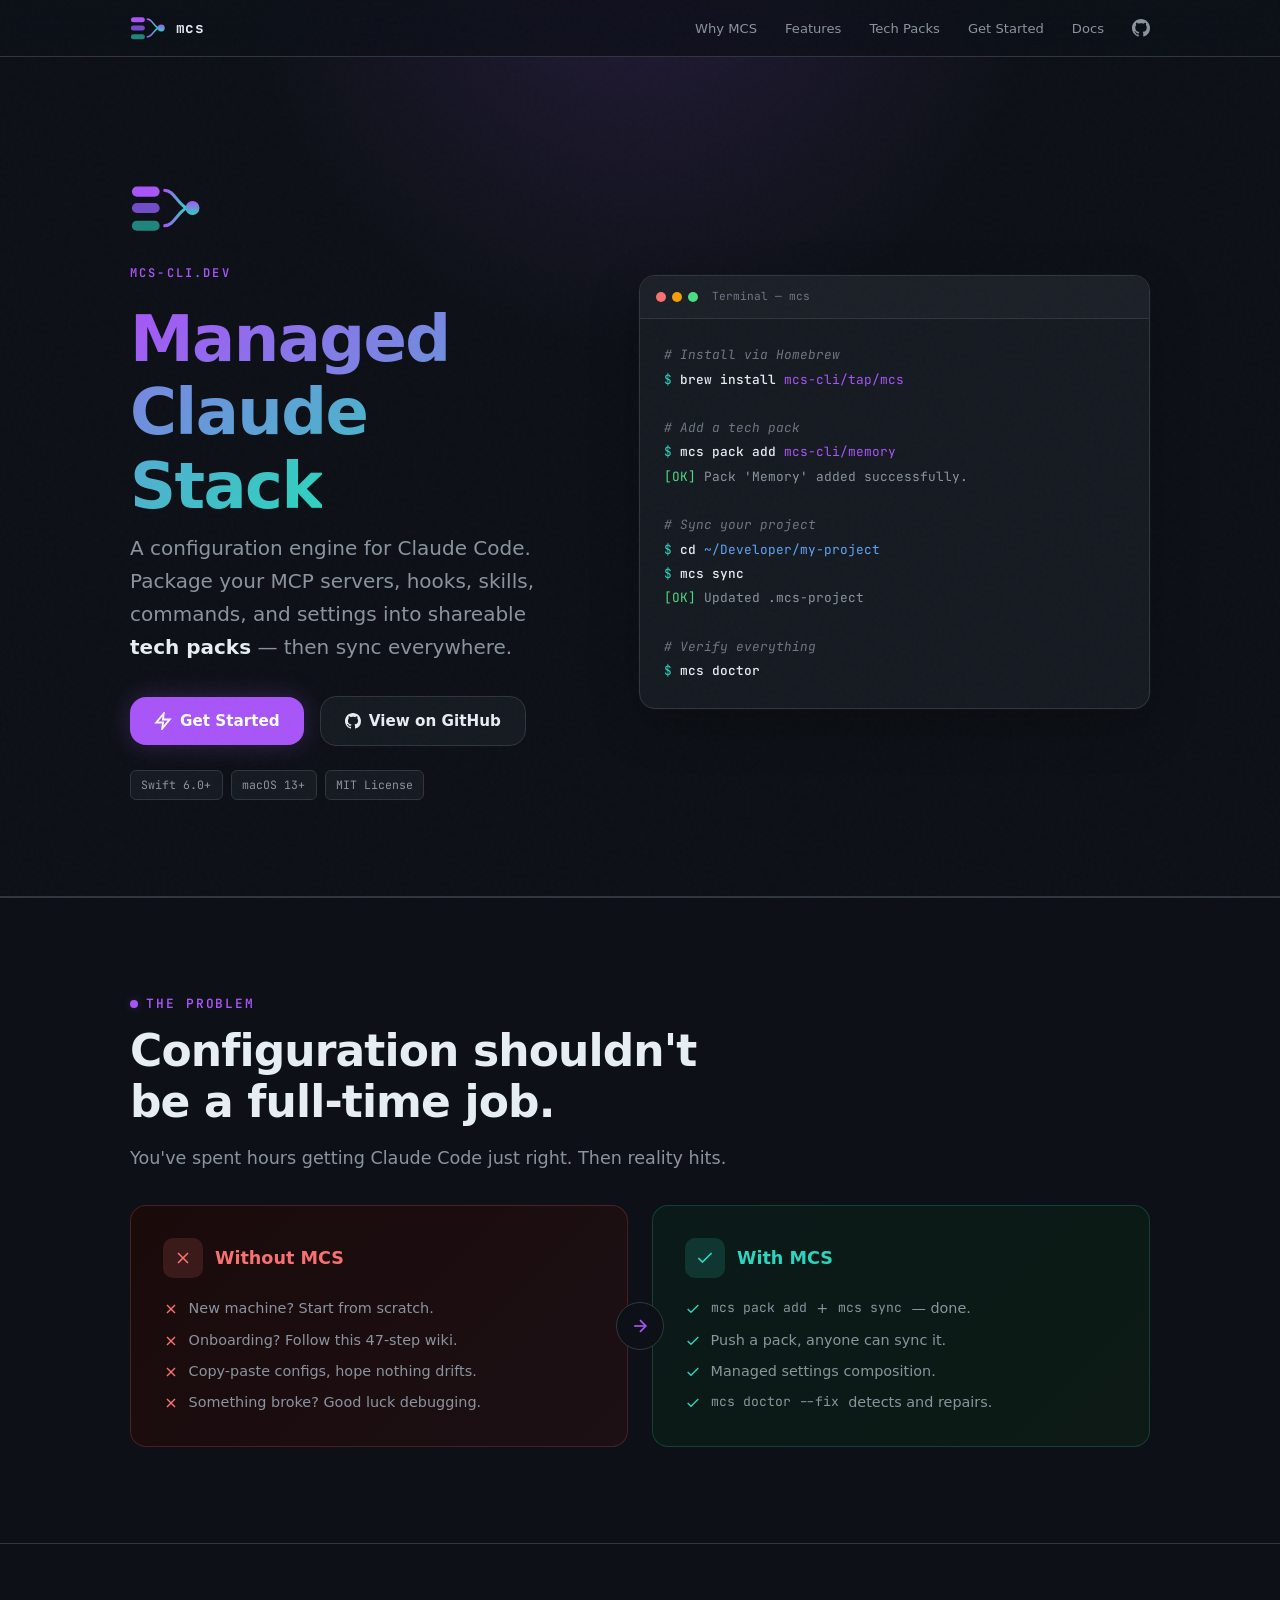
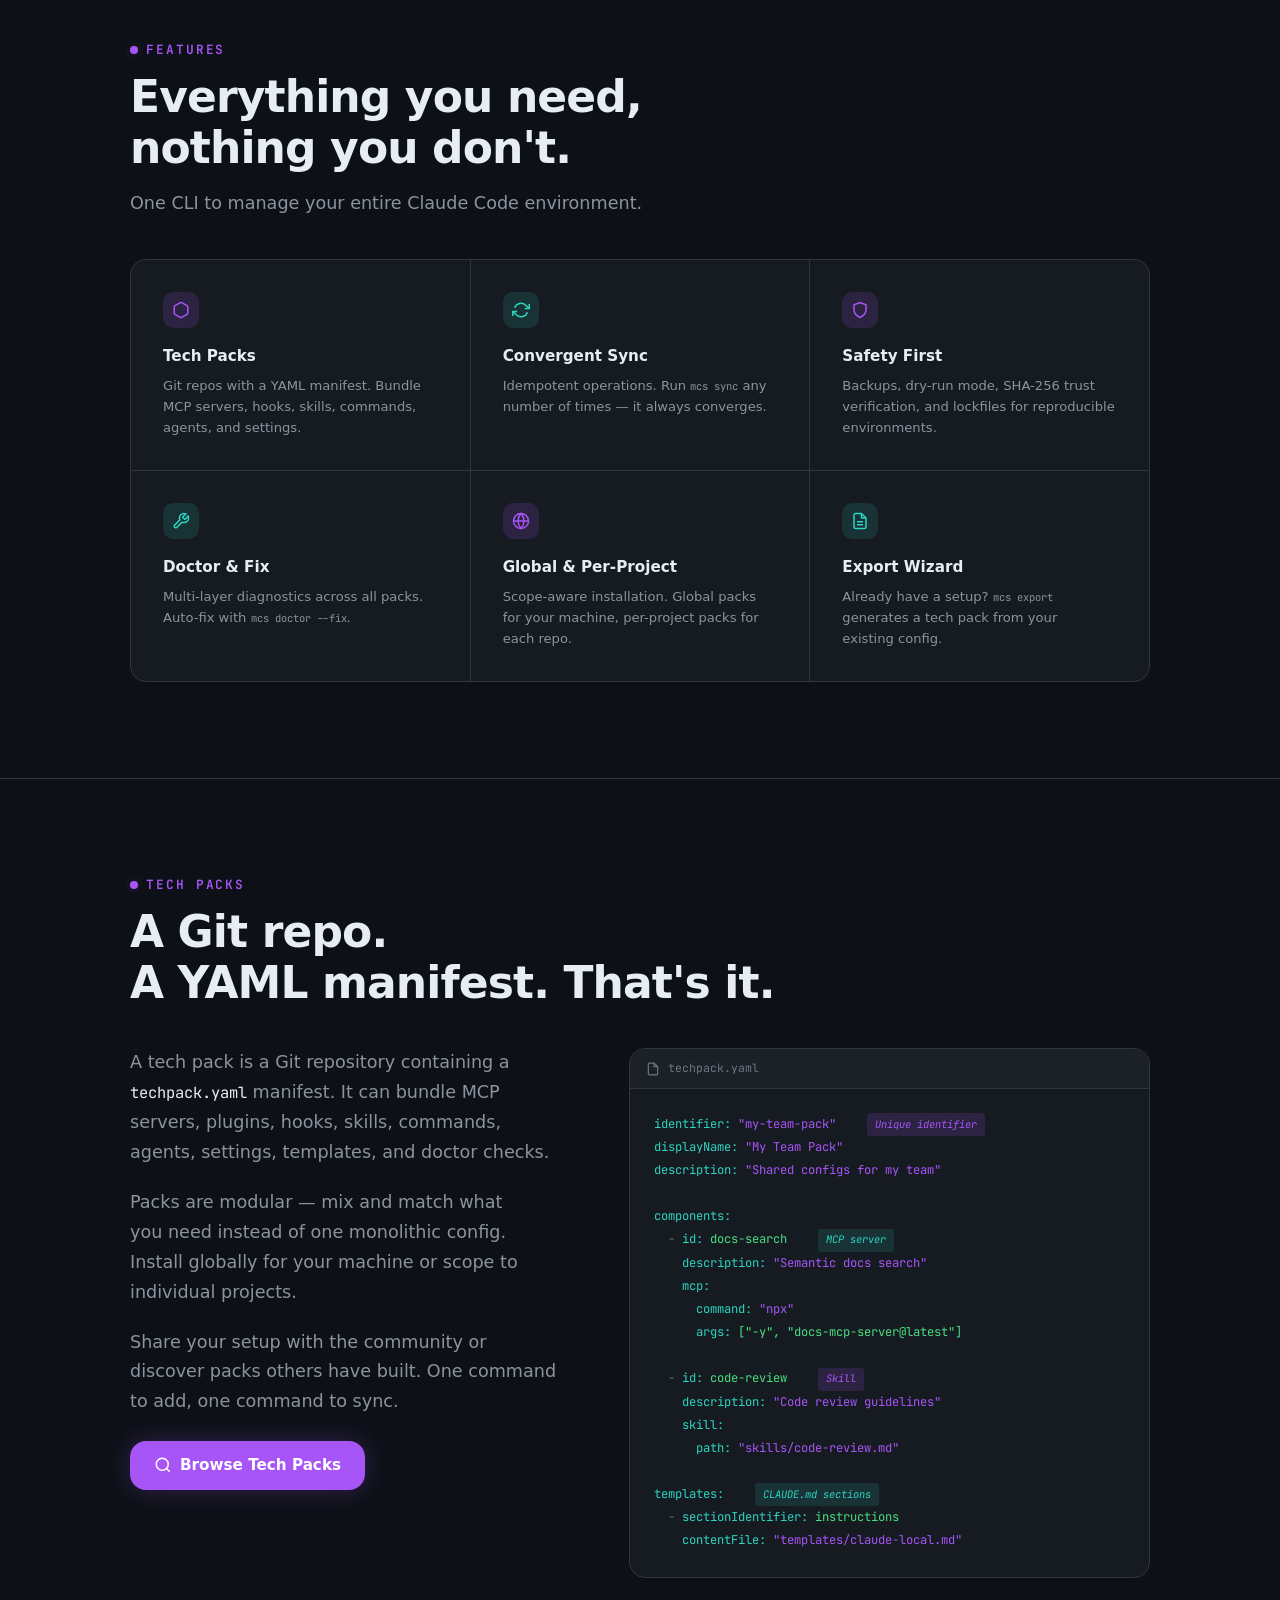
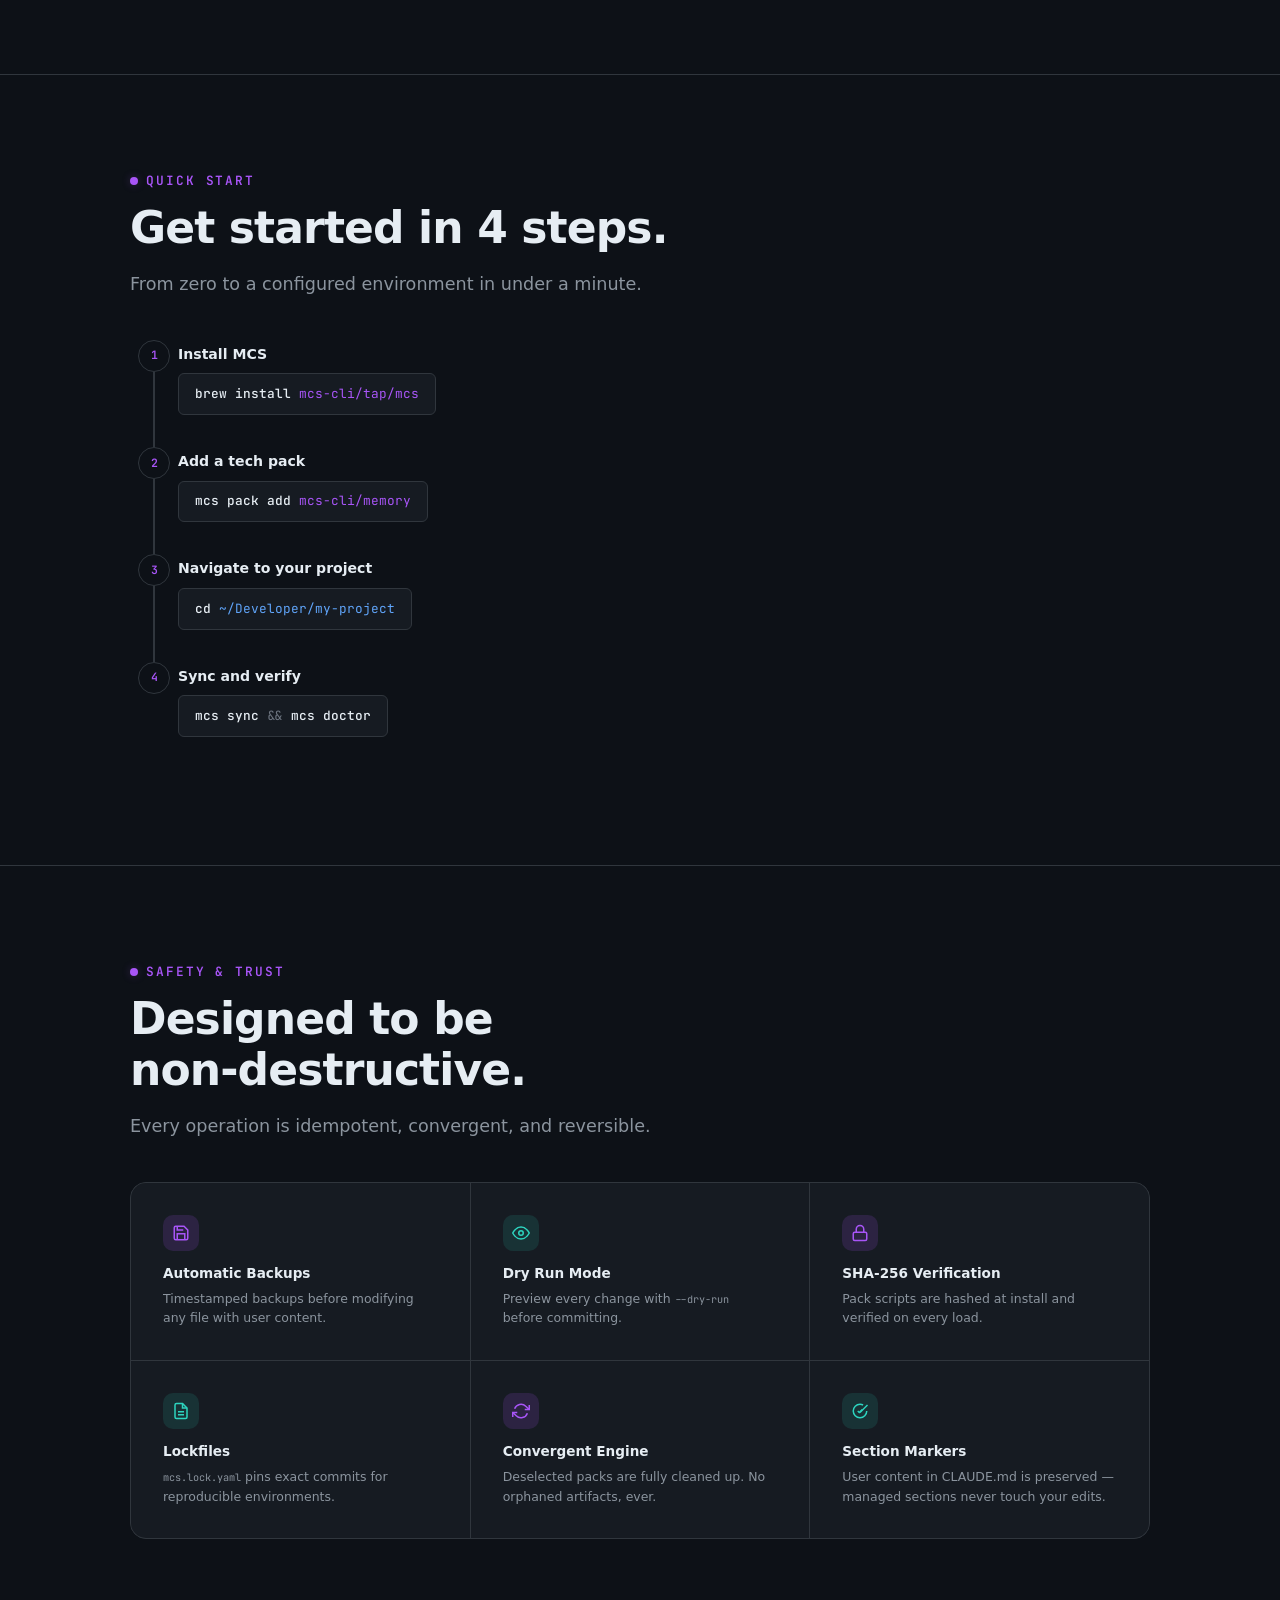
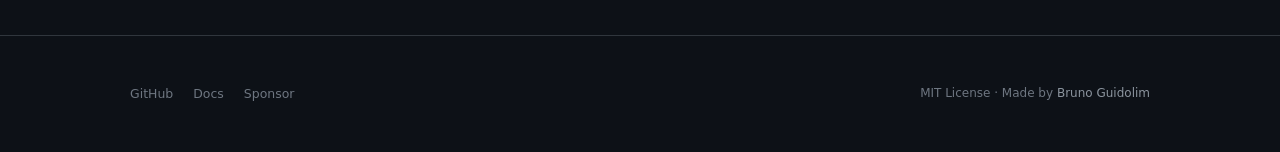
==== commit ecfc0649: "Replace registry section with Browse Tech Packs button - Remove standalone registry section with exa" ====
--- a/index.html
+++ b/index.html
@@ -2,7 +2,7 @@
 <html lang="en">
 <head>
 <meta charset="UTF-8">
-<meta name="viewport" content="width=device-width, initial-scale=1.0, viewport-fit=cover">
+<meta name="viewport" content="width=device-width, initial-scale=1.0">
 <title>MCS — Managed Claude Stack</title>
 <meta name="description" content="Package your Claude Code MCP servers, hooks, skills, and settings into shareable tech packs. Sync across machines and teams in seconds. Like Ansible for AI dev.">
 <meta name="keywords" content="Claude Code, MCP servers, AI development, configuration management, tech packs, CLI tools, developer tools, Anthropic, Claude, hooks, plugins, macOS">
@@ -47,7 +47,7 @@
 </script>
 </head>
 <body>
-<nav class="nav"><div class="nav-inner"><a href="/" class="nav-brand"><svg width="36" height="24" viewBox="0 0 54 38" fill="none"><defs><linearGradient id="nav-gv" x1="0" y1="0" x2="0" y2="1"><stop offset="0%" stop-color="#a855f7"/><stop offset="100%" stop-color="#2dd4bf"/></linearGradient><linearGradient id="nav-gh" x1="0" y1="0" x2="1" y2="0"><stop offset="0%" stop-color="#a855f7"/><stop offset="100%" stop-color="#2dd4bf"/></linearGradient></defs><rect x="0" y="2" width="22" height="8" rx="4" fill="#a855f7"/><rect x="0" y="15" width="22" height="8" rx="4" fill="#8b5cf6" opacity="0.8"/><rect x="0" y="29" width="22" height="8" rx="4" fill="#2dd4bf" opacity="0.6"/><path d="M26 5 C33 5,35 14,43 19 C35 24,33 33,26 33" fill="none" stroke="url(#nav-gh)" stroke-width="2.5" stroke-linecap="round"/><circle cx="48" cy="19" r="5.5" fill="url(#nav-gv)"/></svg>mcs</a><div class="nav-links"><a href="#features">Features</a><a href="#techpack">Tech Packs</a><a href="#quickstart">Get Started</a><a href="https://github.com/mcs-cli/mcs/tree/main/docs" target="_blank" rel="noopener">Docs</a><a href="https://github.com/mcs-cli/mcs" target="_blank" rel="noopener" class="nav-gh"><svg viewBox="0 0 24 24" fill="currentColor"><path d="M12 0C5.37 0 0 5.37 0 12c0 5.31 3.435 9.795 8.205 11.385.6.105.825-.255.825-.57 0-.285-.015-1.23-.015-2.235-3.015.555-3.795-.735-4.035-1.41-.135-.345-.72-1.41-1.23-1.695-.42-.225-1.02-.78-.015-.795.945-.015 1.62.87 1.845 1.23 1.08 1.815 2.805 1.305 3.495.99.105-.78.42-1.305.765-1.605-2.67-.3-5.46-1.335-5.46-5.925 0-1.305.465-2.385 1.23-3.225-.12-.3-.54-1.53.12-3.18 0 0 1.005-.315 3.3 1.23.96-.27 1.98-.405 3-.405s2.04.135 3 .405c2.295-1.56 3.3-1.23 3.3-1.23.66 1.65.24 2.88.12 3.18.765.84 1.23 1.905 1.23 3.225 0 4.605-2.805 5.625-5.475 5.925.435.375.81 1.095.81 2.22 0 1.605-.015 2.895-.015 3.3 0 .315.225.69.825.57A12.02 12.02 0 0024 12c0-6.63-5.37-12-12-12z"/></svg></a></div></div></nav>
+<nav class="nav"><div class="nav-inner"><a href="/" class="nav-brand"><svg width="36" height="24" viewBox="0 0 54 38" fill="none"><defs><linearGradient id="nav-gv" x1="0" y1="0" x2="0" y2="1"><stop offset="0%" stop-color="#a855f7"/><stop offset="100%" stop-color="#2dd4bf"/></linearGradient><linearGradient id="nav-gh" x1="0" y1="0" x2="1" y2="0"><stop offset="0%" stop-color="#a855f7"/><stop offset="100%" stop-color="#2dd4bf"/></linearGradient></defs><rect x="0" y="2" width="22" height="8" rx="4" fill="#a855f7"/><rect x="0" y="15" width="22" height="8" rx="4" fill="#8b5cf6" opacity="0.8"/><rect x="0" y="29" width="22" height="8" rx="4" fill="#2dd4bf" opacity="0.6"/><path d="M26 5 C33 5,35 14,43 19 C35 24,33 33,26 33" fill="none" stroke="url(#nav-gh)" stroke-width="2.5" stroke-linecap="round"/><circle cx="48" cy="19" r="5.5" fill="url(#nav-gv)"/></svg>mcs</a><div class="nav-links"><a href="#problem">Why MCS</a><a href="#features">Features</a><a href="#techpack">Tech Packs</a><a href="#quickstart">Get Started</a><a href="https://github.com/mcs-cli/mcs/tree/main/docs" target="_blank" rel="noopener">Docs</a><a href="https://github.com/mcs-cli/mcs" target="_blank" rel="noopener" class="nav-gh"><svg viewBox="0 0 24 24" fill="currentColor"><path d="M12 0C5.37 0 0 5.37 0 12c0 5.31 3.435 9.795 8.205 11.385.6.105.825-.255.825-.57 0-.285-.015-1.23-.015-2.235-3.015.555-3.795-.735-4.035-1.41-.135-.345-.72-1.41-1.23-1.695-.42-.225-1.02-.78-.015-.795.945-.015 1.62.87 1.845 1.23 1.08 1.815 2.805 1.305 3.495.99.105-.78.42-1.305.765-1.605-2.67-.3-5.46-1.335-5.46-5.925 0-1.305.465-2.385 1.23-3.225-.12-.3-.54-1.53.12-3.18 0 0 1.005-.315 3.3 1.23.96-.27 1.98-.405 3-.405s2.04.135 3 .405c2.295-1.56 3.3-1.23 3.3-1.23.66 1.65.24 2.88.12 3.18.765.84 1.23 1.905 1.23 3.225 0 4.605-2.805 5.625-5.475 5.925.435.375.81 1.095.81 2.22 0 1.605-.015 2.895-.015 3.3 0 .315.225.69.825.57A12.02 12.02 0 0024 12c0-6.63-5.37-12-12-12z"/></svg></a></div></div></nav>
 
 <section class="hero"><div class="container"><div class="hero-grid"><div class="hero-text">
 <div class="hero-logo fade-in"><svg width="72" height="48" viewBox="0 0 54 38" fill="none"><defs><linearGradient id="hero-gv" x1="0" y1="0" x2="0" y2="1"><stop offset="0%" stop-color="#a855f7"/><stop offset="100%" stop-color="#2dd4bf"/></linearGradient><linearGradient id="hero-gh" x1="0" y1="0" x2="1" y2="0"><stop offset="0%" stop-color="#a855f7"/><stop offset="100%" stop-color="#2dd4bf"/></linearGradient></defs><rect x="0" y="2" width="22" height="8" rx="4" fill="#a855f7"/><rect x="0" y="15" width="22" height="8" rx="4" fill="#8b5cf6" opacity="0.8"/><rect x="0" y="29" width="22" height="8" rx="4" fill="#2dd4bf" opacity="0.6"/><path d="M26 5 C33 5,35 14,43 19 C35 24,33 33,26 33" fill="none" stroke="url(#hero-gh)" stroke-width="2.5" stroke-linecap="round"/><circle cx="48" cy="19" r="5.5" fill="url(#hero-gv)"/></svg></div>
@@ -121,13 +121,10 @@
 <div class="techpack-layout">
 <div class="techpack-explainer fade-in">
 <p>A tech pack is a Git repository containing a <code style="font-family:var(--mono);font-size:.88em;color:var(--text-primary)">techpack.yaml</code> manifest. It can bundle MCP servers, plugins, hooks, skills, commands, agents, settings, templates, and doctor checks.</p>
-<p>Packs are modular — mix and match what you need instead of one monolithic config.</p>
-<h3>Example Packs</h3>
-<div class="pack-examples">
-<a href="https://github.com/mcs-cli/memory" target="_blank" rel="noopener" class="pack-example"><span class="pack-dot pack-dot--teal"></span><span class="pack-name">Memory</span><span class="pack-desc">Persistent memory across sessions</span></a>
-<a href="https://github.com/mcs-cli/dev" target="_blank" rel="noopener" class="pack-example"><span class="pack-dot pack-dot--purple"></span><span class="pack-name">Dev</span><span class="pack-desc">Settings, git workflows, code nav</span></a>
-<a href="https://github.com/mcs-cli/ios" target="_blank" rel="noopener" class="pack-example"><span class="pack-dot pack-dot--blue"></span><span class="pack-name">iOS</span><span class="pack-desc">Xcode, simulators, Apple docs</span></a>
-</div></div>
+<p>Packs are modular — mix and match what you need instead of one monolithic config. Install globally for your machine or scope to individual projects.</p>
+<p>Share your setup with the community or discover packs others have built. One command to add, one command to sync.</p>
+<div style="margin-top:1.5rem"><a href="https://techpacks.mcs-cli.dev" class="btn-primary"><svg width="18" height="18" viewBox="0 0 24 24" fill="none" stroke="currentColor" stroke-width="2"><circle cx="11" cy="11" r="8"/><line x1="21" y1="21" x2="16.65" y2="16.65"/></svg>Browse Tech Packs</a></div>
+</div>
 <div class="yaml-block fade-in fade-in-delay-2"><div class="yaml-header"><svg width="14" height="14" viewBox="0 0 24 24" fill="none" stroke="currentColor" stroke-width="2"><path d="M14 2H6a2 2 0 00-2 2v16a2 2 0 002 2h12a2 2 0 002-2V8z"/><polyline points="14 2 14 8 20 8"/></svg>techpack.yaml</div>
 <div class="yaml-body"><span class="y-key">identifier:</span> <span class="y-str">"my-team-pack"</span> <span class="y-annotation y-annotation--purple">Unique identifier</span>
 <span class="y-key">displayName:</span> <span class="y-str">"My Team Pack"</span>
@@ -177,12 +174,6 @@
 </div>
 </div></section>
 
-<section id="registry"><div class="container">
-<div class="section-label fade-in">Coming Soon</div>
-<h2 class="section-title fade-in">The Tech Pack Registry.</h2>
-<div class="coming-soon-banner fade-in fade-in-delay-1"><h3>Discover, search, and share tech packs</h3><p>A public registry is in the works — browse community packs, find the right setup for your stack, and publish your own. Stay tuned.</p></div>
-</div></section>
-
 <footer class="site-footer"><div class="container"><div class="footer-inner">
 <div class="footer-left"><div class="footer-links"><a href="https://github.com/mcs-cli/mcs" target="_blank" rel="noopener">GitHub</a><a href="https://github.com/mcs-cli/mcs/tree/main/docs" target="_blank" rel="noopener">Docs</a><a href="https://github.com/sponsors/bguidolim" target="_blank" rel="noopener">Sponsor</a></div></div>
 <div class="footer-right">MIT License · Made by <a href="https://github.com/bguidolim" target="_blank" rel="noopener">Bruno Guidolim</a></div>
--- a/css/style.css
+++ b/css/style.css
@@ -1,5 +1,5 @@
 *,*::before,*::after{box-sizing:border-box;margin:0;padding:0}
-html{-webkit-font-smoothing:antialiased;-moz-osx-font-smoothing:grayscale;text-rendering:optimizeLegibility;scroll-behavior:smooth;scroll-padding-top:calc(5rem + env(safe-area-inset-top,0px))}
+html{-webkit-font-smoothing:antialiased;-moz-osx-font-smoothing:grayscale;text-rendering:optimizeLegibility;scroll-behavior:smooth;scroll-padding-top:5rem}
 body{min-height:100dvh;line-height:1.6;font-family:'General Sans','Satoshi',system-ui,sans-serif;color:#e6edf3;background:#0d1117;overflow-x:hidden}
 :root{--bg:#0d1117;--bg-elevated:#161b22;--bg-card:#1c2128;--bg-card-hover:#21262d;--border:#30363d;--border-bright:#484f58;--text-primary:#e6edf3;--text-secondary:#8b949e;--text-muted:#6e7681;--purple:#a855f7;--purple-dim:#7c3aed;--purple-glow:rgba(168,85,247,0.15);--purple-glow-strong:rgba(168,85,247,0.25);--teal:#2dd4bf;--teal-dim:#14b8a6;--teal-glow:rgba(45,212,191,0.12);--amber:#f59e0b;--red:#f87171;--green:#4ade80;--blue:#60a5fa;--mono:'JetBrains Mono','Fira Code',monospace;--sans:'General Sans','Satoshi',system-ui,sans-serif;--heading:'Satoshi','General Sans',system-ui,sans-serif;--radius-sm:6px;--radius-md:10px;--radius-lg:16px;--transition:200ms cubic-bezier(0.16,1,0.3,1)}
 ::selection{background:var(--purple-glow-strong);color:var(--text-primary)}
@@ -11,7 +11,7 @@
 @media(prefers-reduced-motion:reduce){*,*::before,*::after{animation-duration:.01ms!important;transition-duration:.01ms!important;scroll-behavior:auto!important}}
 
 /* Nav */
-.nav{position:fixed;top:0;left:0;right:0;z-index:100;background:rgba(13,17,23,0.8);backdrop-filter:blur(16px) saturate(180%);-webkit-backdrop-filter:blur(16px) saturate(180%);border-bottom:1px solid var(--border);padding-top:env(safe-area-inset-top,0px)}
+.nav{position:fixed;top:0;left:0;right:0;z-index:100;background:rgba(13,17,23,0.8);backdrop-filter:blur(16px) saturate(180%);-webkit-backdrop-filter:blur(16px) saturate(180%);border-bottom:1px solid var(--border)}
 .nav-inner{max-width:1100px;margin:0 auto;padding:0 clamp(1rem,4vw,2.5rem);height:56px;display:flex;align-items:center;justify-content:space-between}
 .nav-brand{display:flex;align-items:center;gap:.6rem;font-family:var(--mono);font-weight:700;font-size:.9rem;color:var(--text-primary);letter-spacing:.04em}
 .nav-brand svg{display:inline-block}
@@ -42,7 +42,7 @@
 .section-desc{font-size:clamp(.95rem,.85rem + .5vw,1.1rem);color:var(--text-secondary);max-width:600px;line-height:1.7}
 
 /* Hero */
-.hero{padding:calc(56px + env(safe-area-inset-top,0px) + clamp(4rem,10vw,8rem)) 0 clamp(3rem,8vw,6rem);position:relative;overflow:hidden;border-bottom:1px solid var(--border)}
+.hero{padding:calc(56px + clamp(4rem,10vw,8rem)) 0 clamp(3rem,8vw,6rem);position:relative;overflow:hidden;border-bottom:1px solid var(--border)}
 .hero::before{content:'';position:absolute;top:-50%;left:50%;transform:translateX(-50%);width:800px;height:800px;background:radial-gradient(ellipse at center,var(--purple-glow) 0%,transparent 70%);pointer-events:none;z-index:0}
 .hero-grid{display:grid;grid-template-columns:1fr 1.15fr;gap:clamp(2rem,5vw,4rem);align-items:center;position:relative;z-index:1}
 @media(max-width:860px){.hero-grid{grid-template-columns:1fr;text-align:center}}
@@ -71,7 +71,7 @@
 .hero-badge{font-family:var(--mono);font-size:.72rem;padding:.3rem .65rem;border-radius:var(--radius-sm);border:1px solid var(--border);color:var(--text-secondary);background:var(--bg-elevated)}
 
 /* Terminal */
-.terminal{border-radius:var(--radius-lg);border:1px solid var(--border);background:var(--bg-elevated);overflow:hidden;box-shadow:0 16px 48px rgba(0,0,0,0.25),0 0 0 1px rgba(255,255,255,0.02)}
+.terminal{border-radius:var(--radius-lg);border:1px solid var(--border);background:var(--bg-elevated);overflow:hidden;box-shadow:0 16px 48px rgba(0,0,0,0.25),0 0 0 1px rgba(255,255,255,0.02);text-align:left}
 .terminal-bar{display:flex;align-items:center;gap:6px;padding:12px 16px;background:var(--bg-card);border-bottom:1px solid var(--border)}
 .terminal-dot{width:10px;height:10px;border-radius:50%}
 .terminal-dot:nth-child(1){background:#f87171}
@@ -116,7 +116,7 @@
 .techpack-layout{display:grid;grid-template-columns:1fr 1.2fr;gap:clamp(2rem,5vw,4rem);align-items:start;margin-top:2.5rem}
 @media(max-width:860px){.techpack-layout{grid-template-columns:1fr}}
 .techpack-explainer h3{font-size:1.05rem;font-weight:600;color:var(--text-primary);margin-bottom:.75rem}
-.techpack-explainer p{font-size:.9rem;color:var(--text-secondary);line-height:1.7;margin-bottom:1.25rem}
+.techpack-explainer p{font-size:clamp(.95rem,.85rem + .5vw,1.1rem);color:var(--text-secondary);line-height:1.7;margin-bottom:1.25rem}
 .pack-examples{display:flex;flex-direction:column;gap:.75rem;margin-top:1.5rem}
 .pack-example{display:flex;align-items:center;gap:.75rem;padding:.75rem 1rem;border-radius:var(--radius-md);border:1px solid var(--border);background:var(--bg-elevated);transition:all var(--transition);text-decoration:none}
 .pack-example:hover{border-color:var(--border-bright);background:var(--bg-card)}
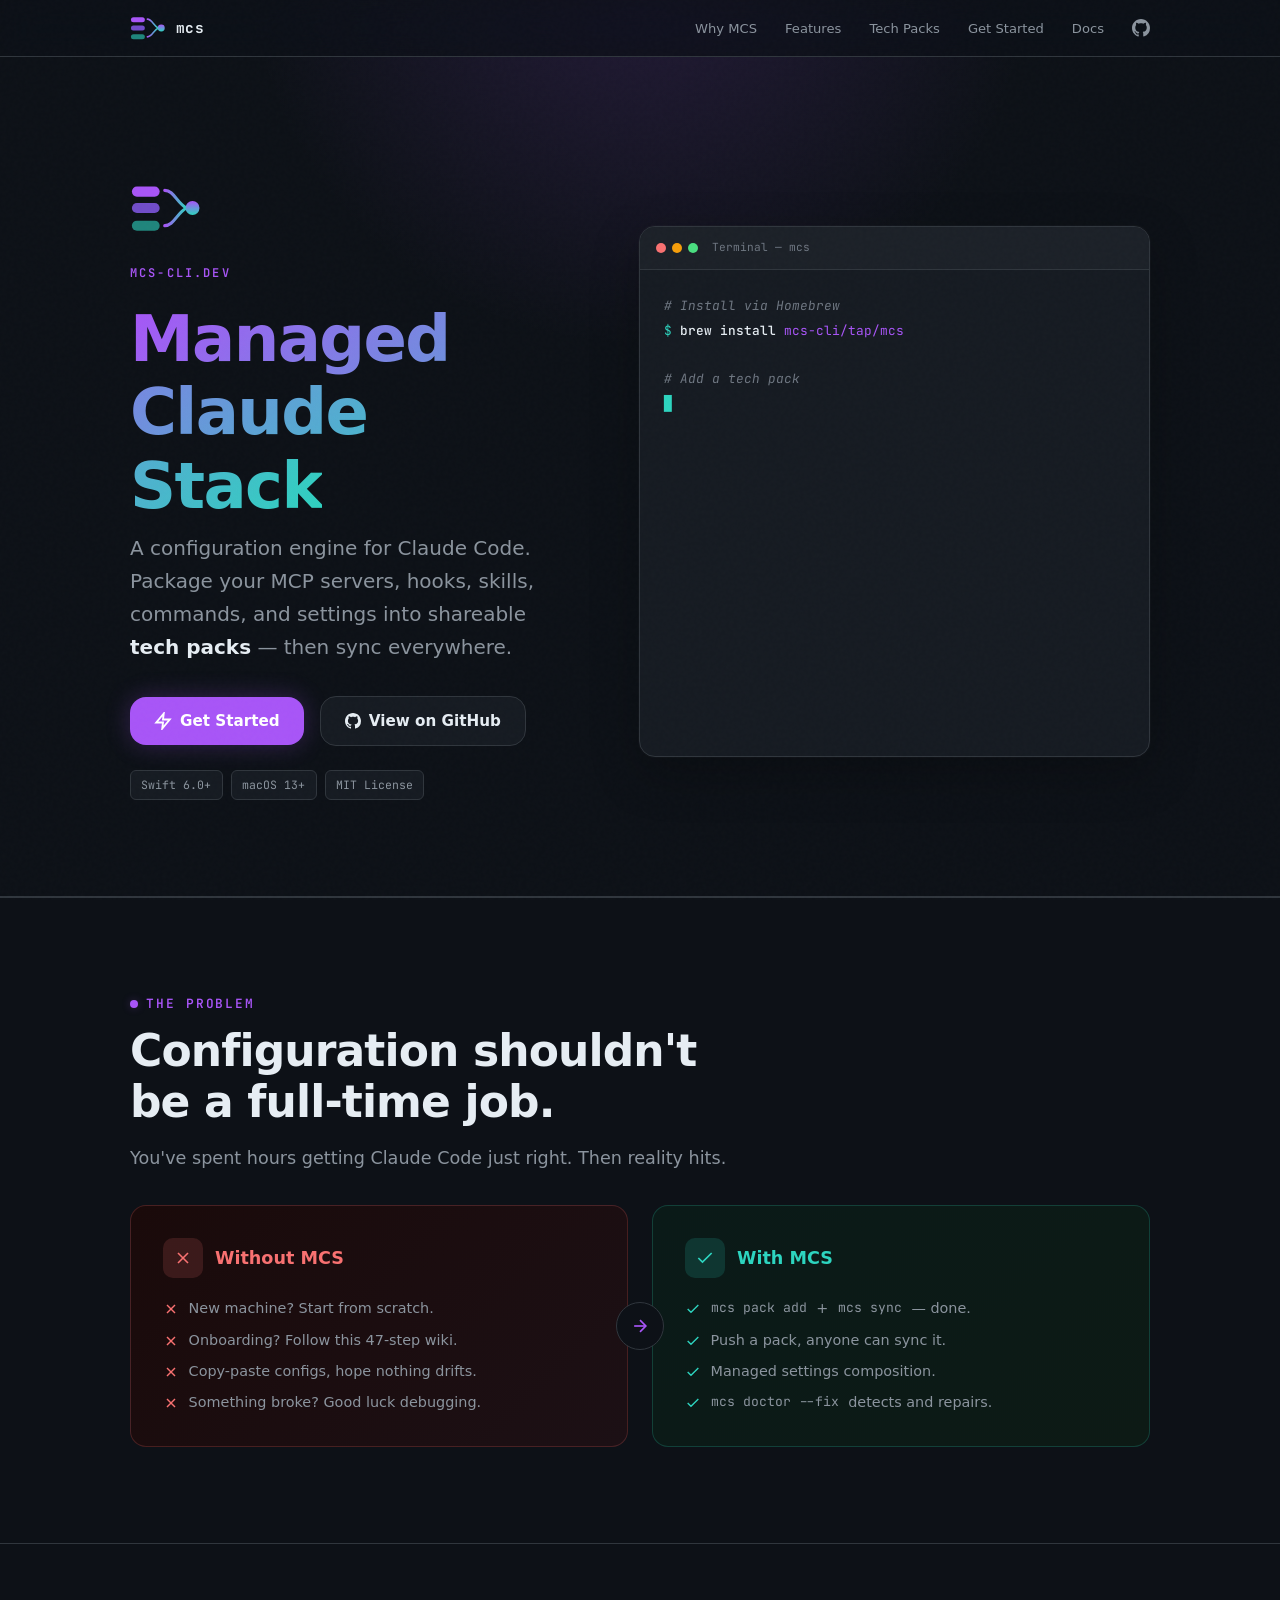
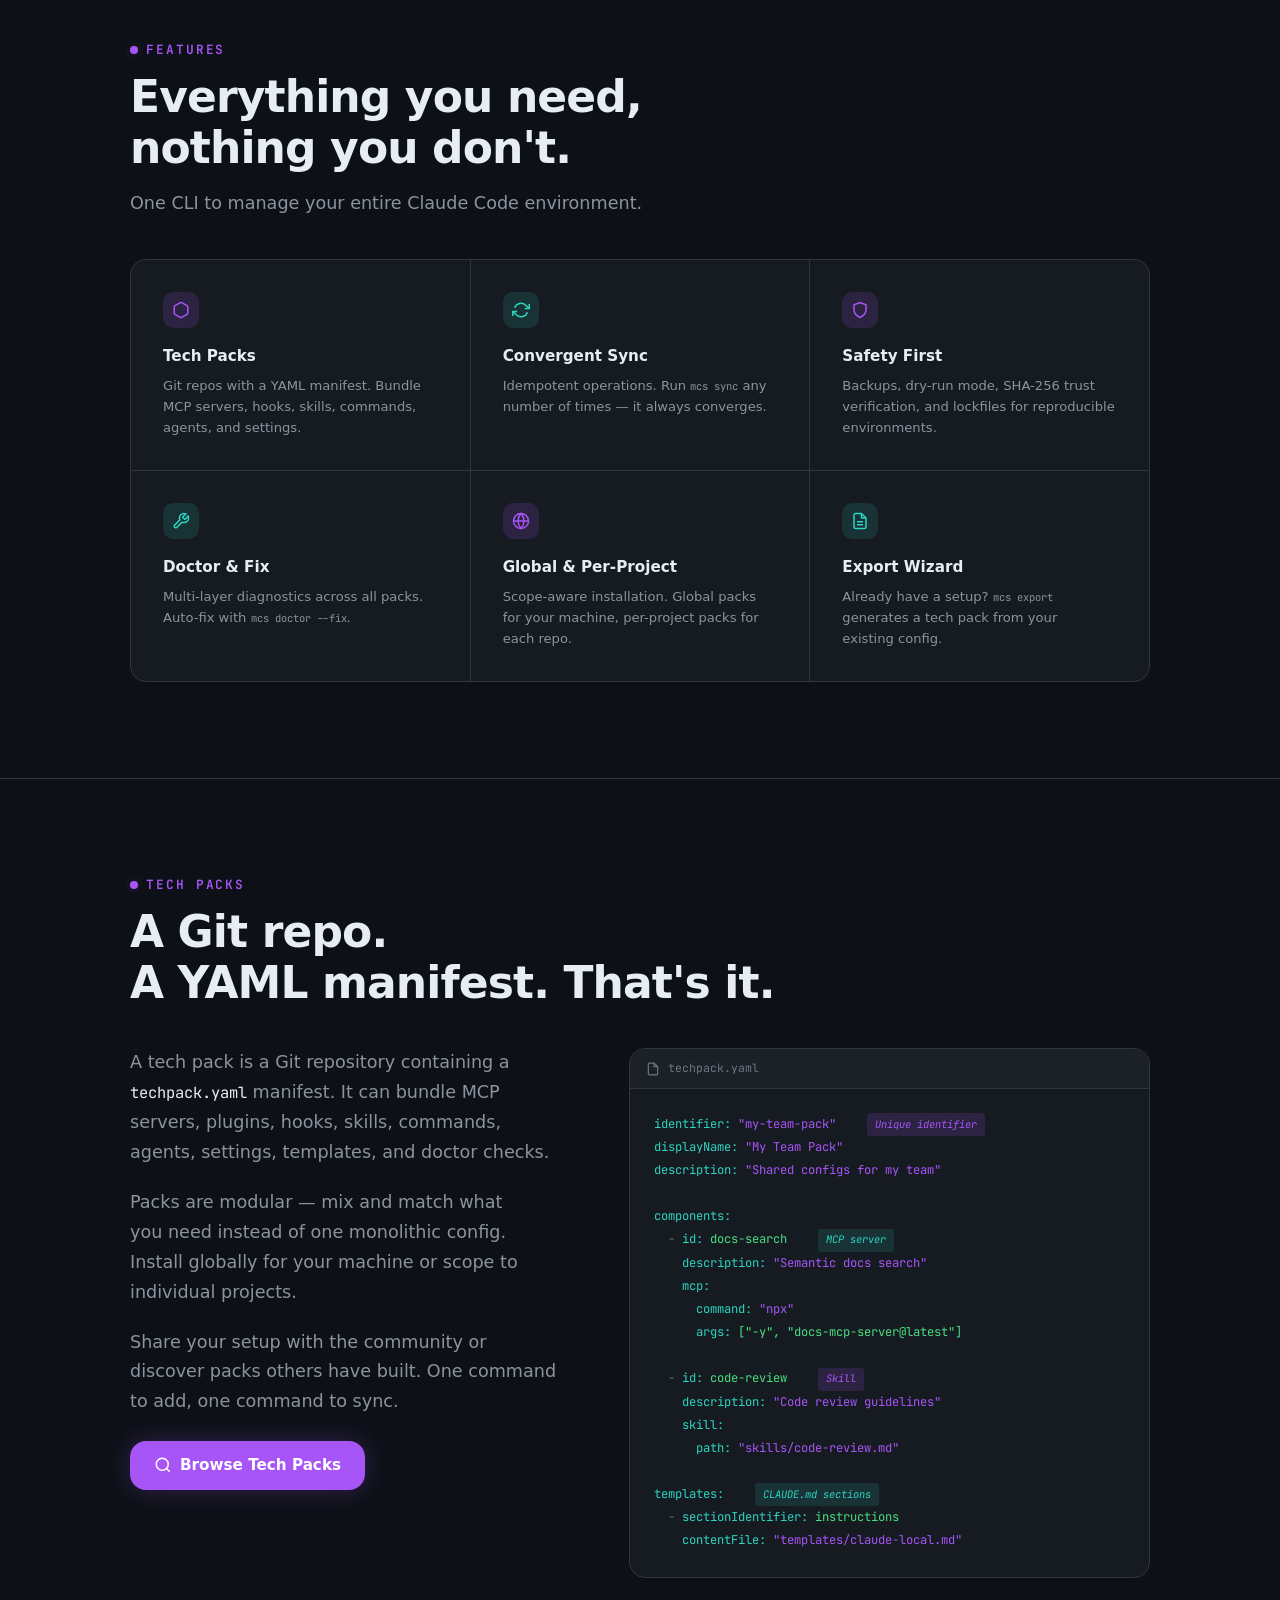
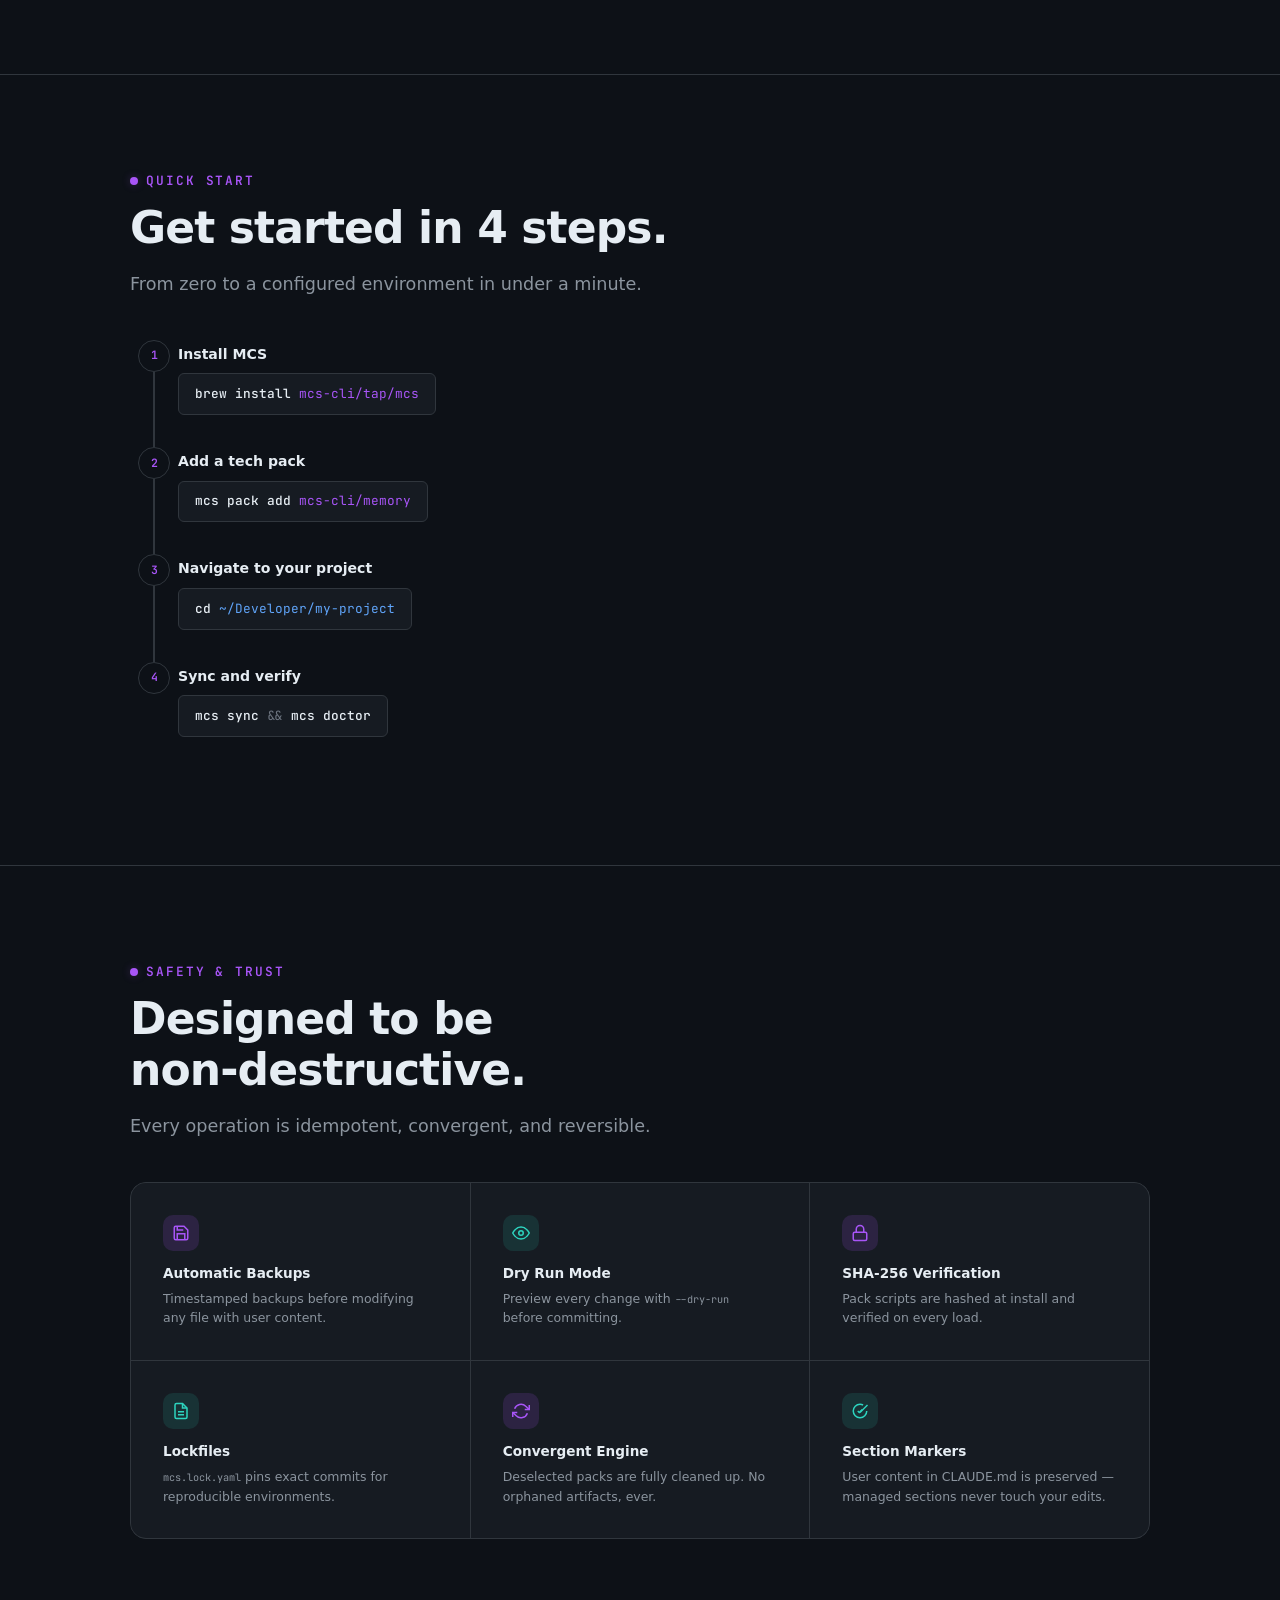
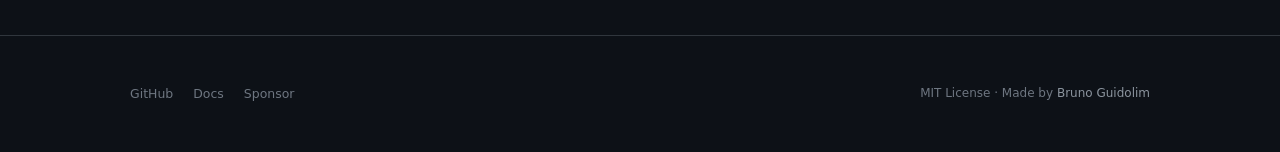
==== commit 4a8ce076: "Add terminal typing animation to hero section - Commands typed char-by-char with blinking cursor whe" ====
--- a/index.html
+++ b/index.html
@@ -29,7 +29,7 @@
 <link href="https://fonts.googleapis.com/css2?family=JetBrains+Mono:wght@400;500;600;700&display=swap" rel="stylesheet">
 <link rel="stylesheet" href="css/style.css">
 <script src="https://cdn.telemetrydeck.com/websdk/telemetrydeck.min.js" data-app-id="3FEA8C20-0C56-4803-AB19-223CDAF5975E"></script>
-<noscript><style>.fade-in{opacity:1;transform:none}</style></noscript>
+<noscript><style>.fade-in{opacity:1;transform:none}.terminal-body{visibility:visible}</style></noscript>
 <script type="application/ld+json">
 {
   "@context": "https://schema.org",
@@ -75,7 +75,11 @@
 <span class="t-success">[OK]</span> <span class="t-out">Updated .mcs-project</span>
 
 <span class="t-comment"># Verify everything</span>
-<span class="t-prompt">$</span> <span class="t-cmd">mcs doctor</span></div></div>
+<span class="t-prompt">$</span> <span class="t-cmd">mcs doctor</span>
+<span class="t-success">✓</span> <span class="t-out">Dependencies: </span><span class="t-dim">all installed</span>
+<span class="t-success">✓</span> <span class="t-out">MCP Servers: </span><span class="t-dim">registered</span>
+<span class="t-success">✓</span> <span class="t-out">Hooks: </span><span class="t-dim">present and executable</span>
+<span class="t-success">3 passed</span><span class="t-dim">, 0 issues</span></div></div>
 </div></div></section>
 
 <section id="problem"><div class="container">
--- a/css/style.css
+++ b/css/style.css
@@ -78,8 +78,11 @@
 .terminal-dot:nth-child(2){background:#f59e0b}
 .terminal-dot:nth-child(3){background:#4ade80}
 .terminal-title{margin-left:8px;font-family:var(--mono);font-size:.7rem;color:var(--text-muted)}
-.terminal-body{padding:clamp(1rem,3vw,1.5rem);font-family:var(--mono);font-size:clamp(.7rem,.63rem + .3vw,.8rem);line-height:1.9;overflow-x:auto;white-space:pre-wrap;word-wrap:break-word}
+.terminal-body{padding:clamp(1rem,3vw,1.5rem);font-family:var(--mono);font-size:clamp(.7rem,.63rem + .3vw,.8rem);line-height:1.9;overflow-x:auto;white-space:pre-wrap;word-wrap:break-word;min-height:14em;visibility:hidden}
+.terminal-body.animated{visibility:visible}
 .t-prompt{color:var(--teal)}.t-cmd{color:var(--text-primary);font-weight:500}.t-arg{color:var(--purple)}.t-comment{color:var(--text-muted);font-style:italic}.t-out{color:var(--text-secondary)}.t-info{color:var(--blue)}.t-success{color:var(--green)}.t-path{color:var(--blue)}.t-dim{color:var(--text-muted)}
+.terminal-cursor{display:inline;color:var(--teal);font-weight:700;animation:cursor-blink 1.06s step-end infinite}
+@keyframes cursor-blink{0%,100%{opacity:1}50%{opacity:0}}
 
 /* Versus cards */
 .versus-wrapper{position:relative}
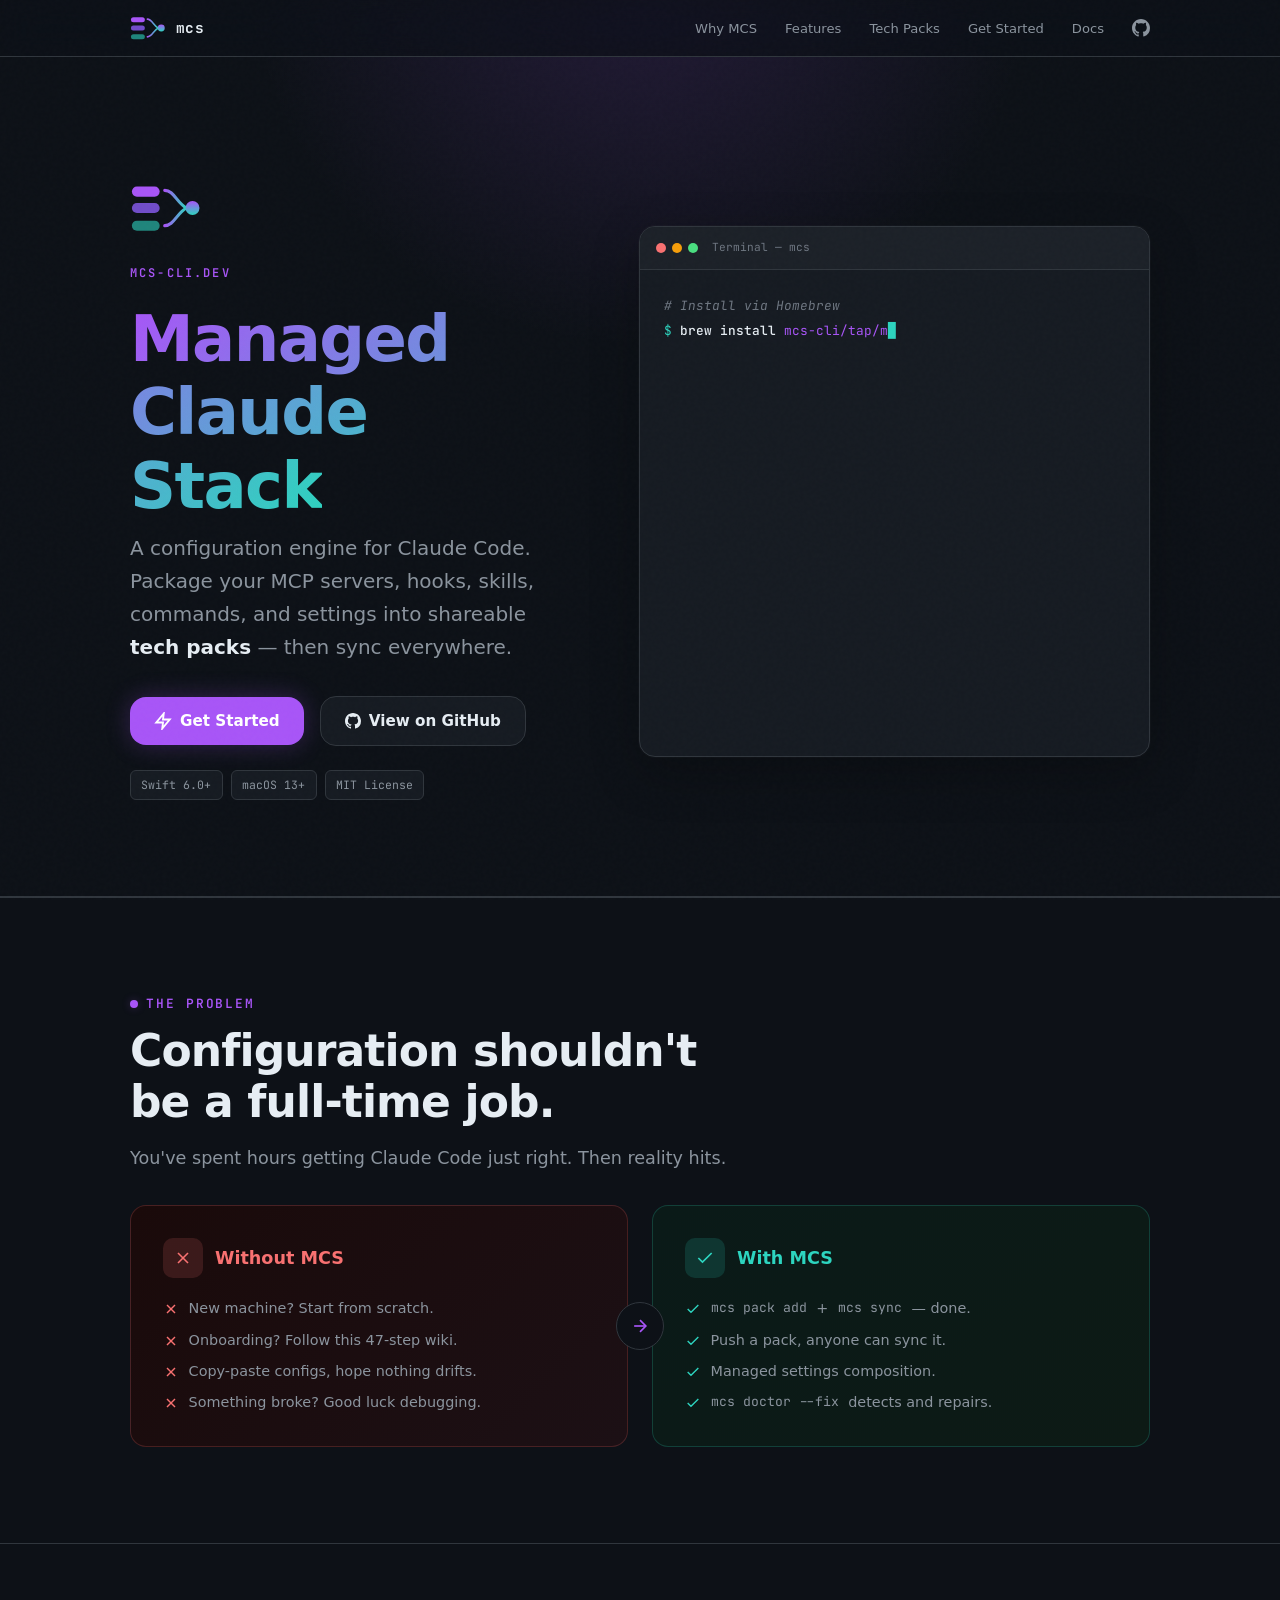
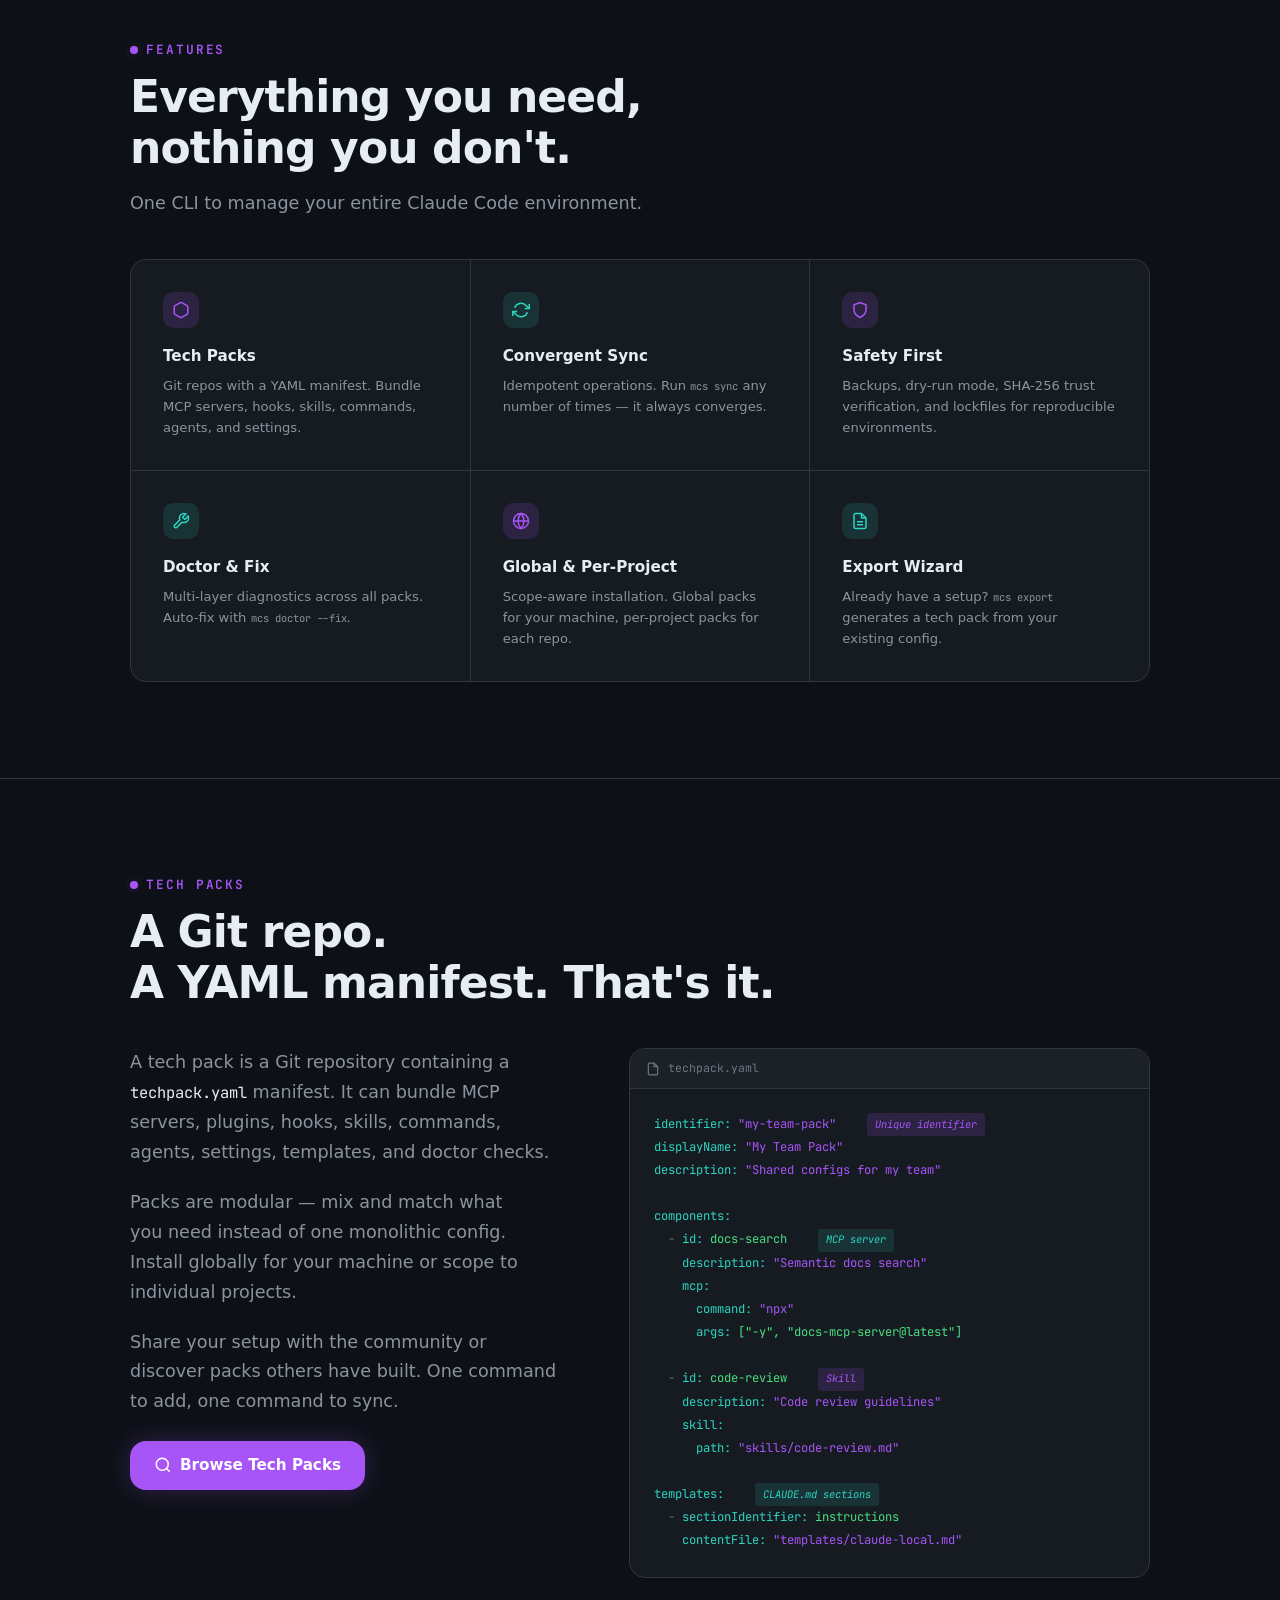
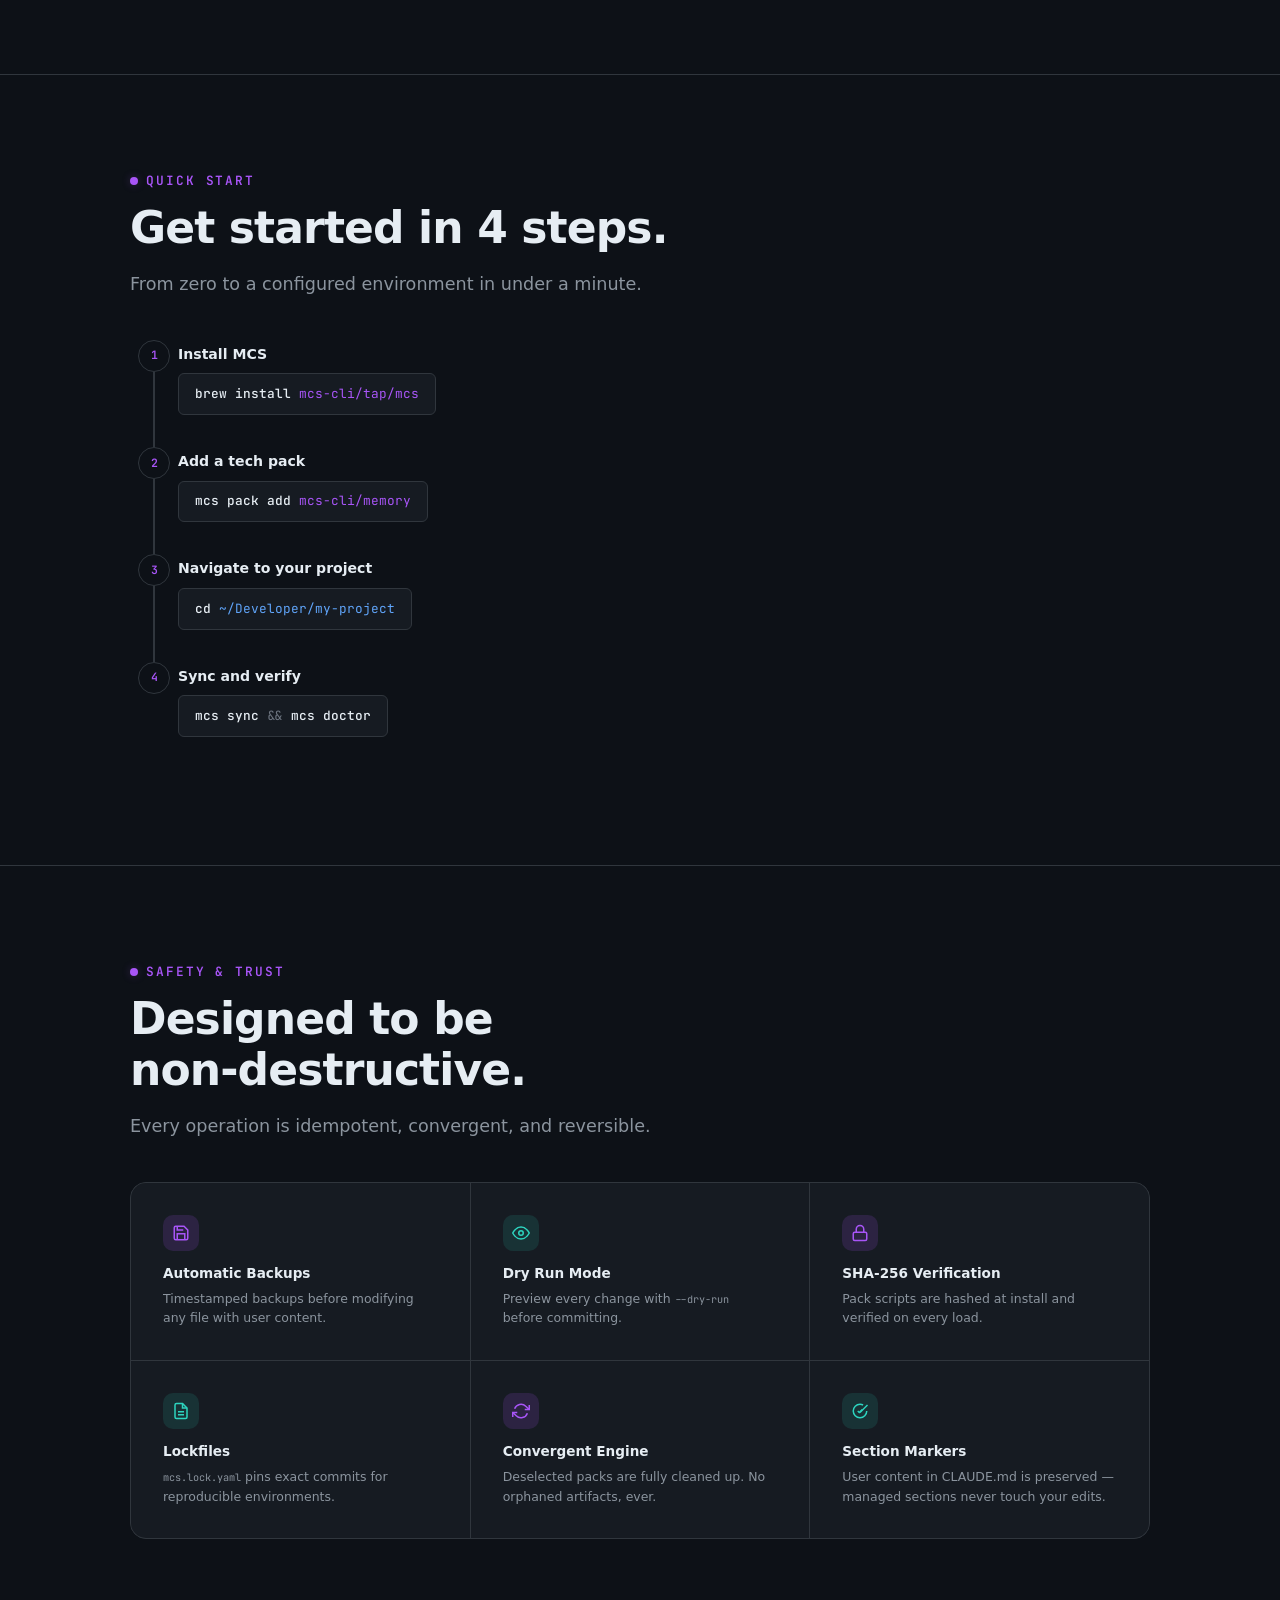
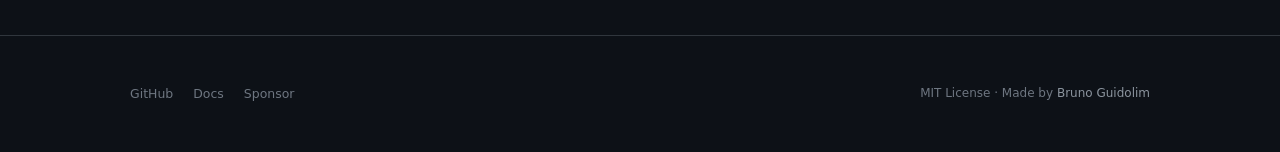
==== commit e537c872: "Cache-bust main.js to serve updated animation" ====
--- a/index.html
+++ b/index.html
@@ -183,6 +183,6 @@
 <div class="footer-right">MIT License · Made by <a href="https://github.com/bguidolim" target="_blank" rel="noopener">Bruno Guidolim</a></div>
 </div></div></footer>
 
-<script src="js/main.js"></script>
+<script src="js/main.js?v=2"></script>
 </body>
 </html>
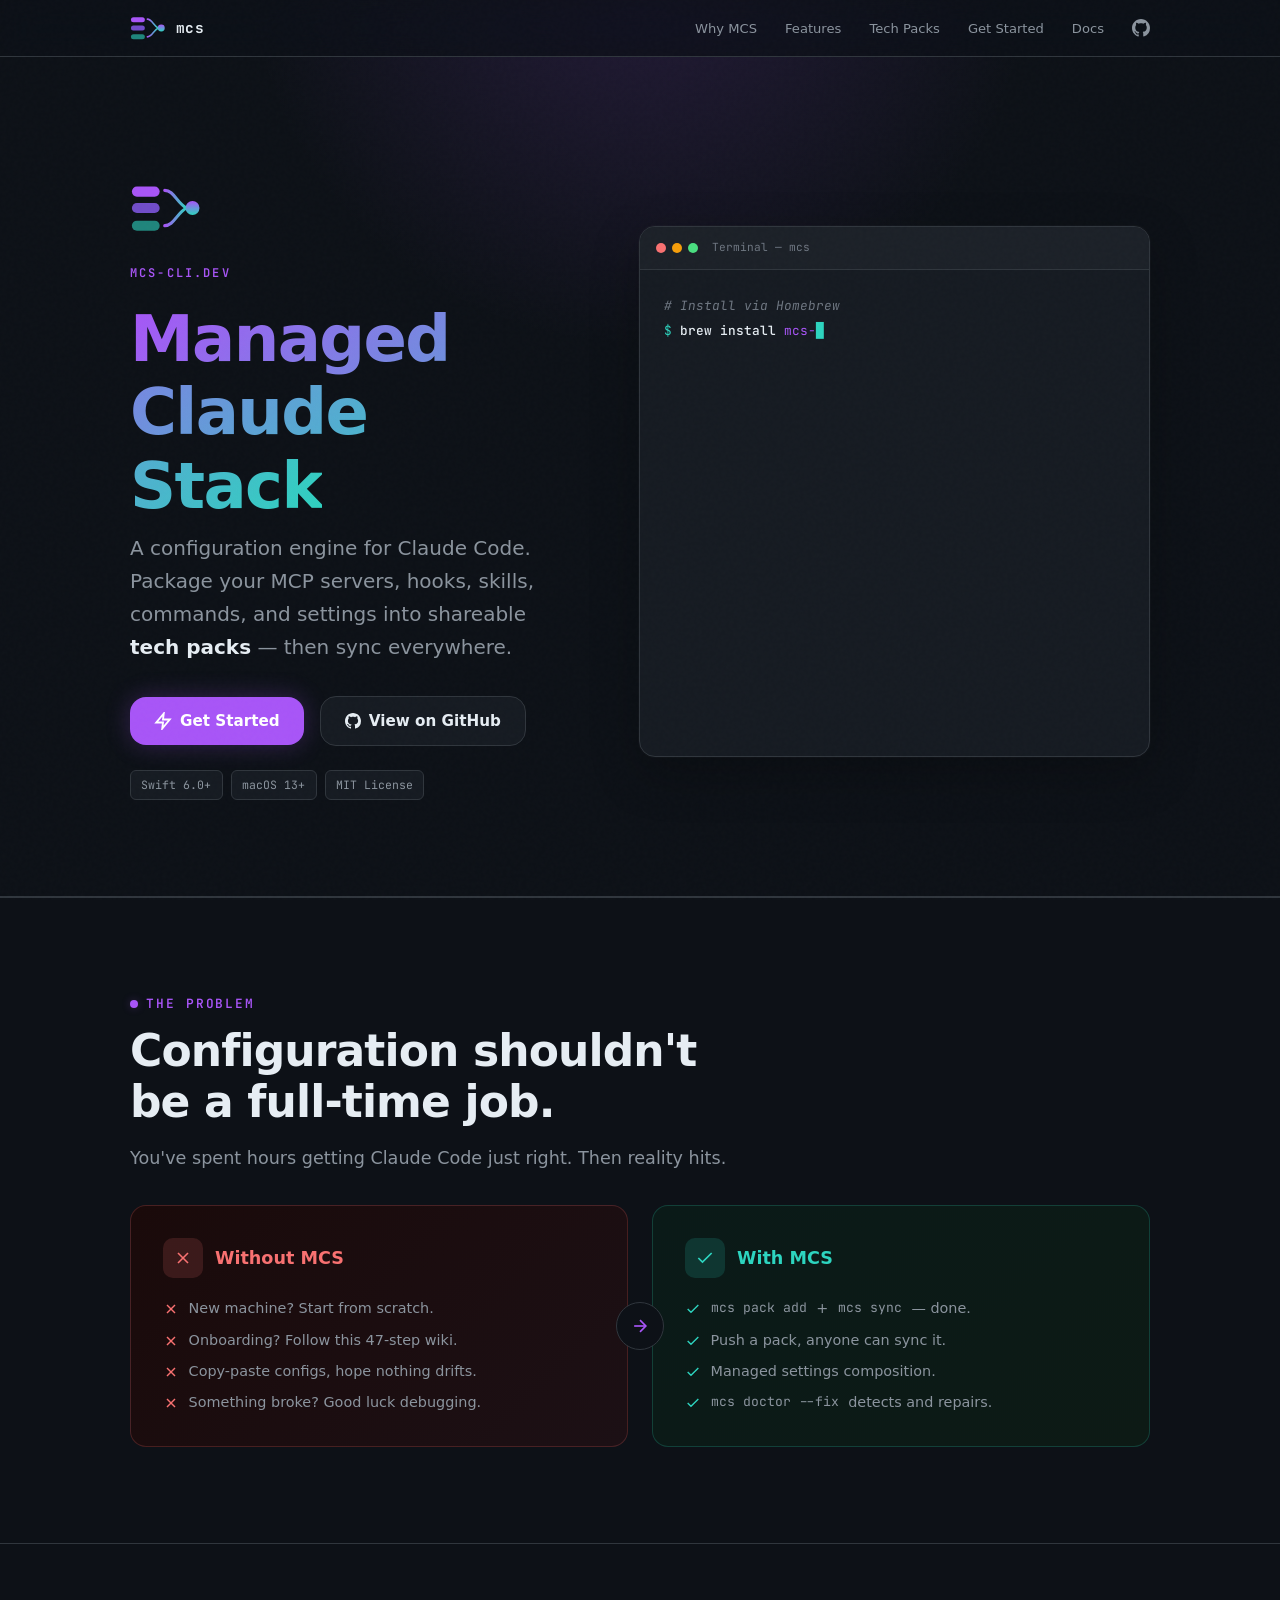
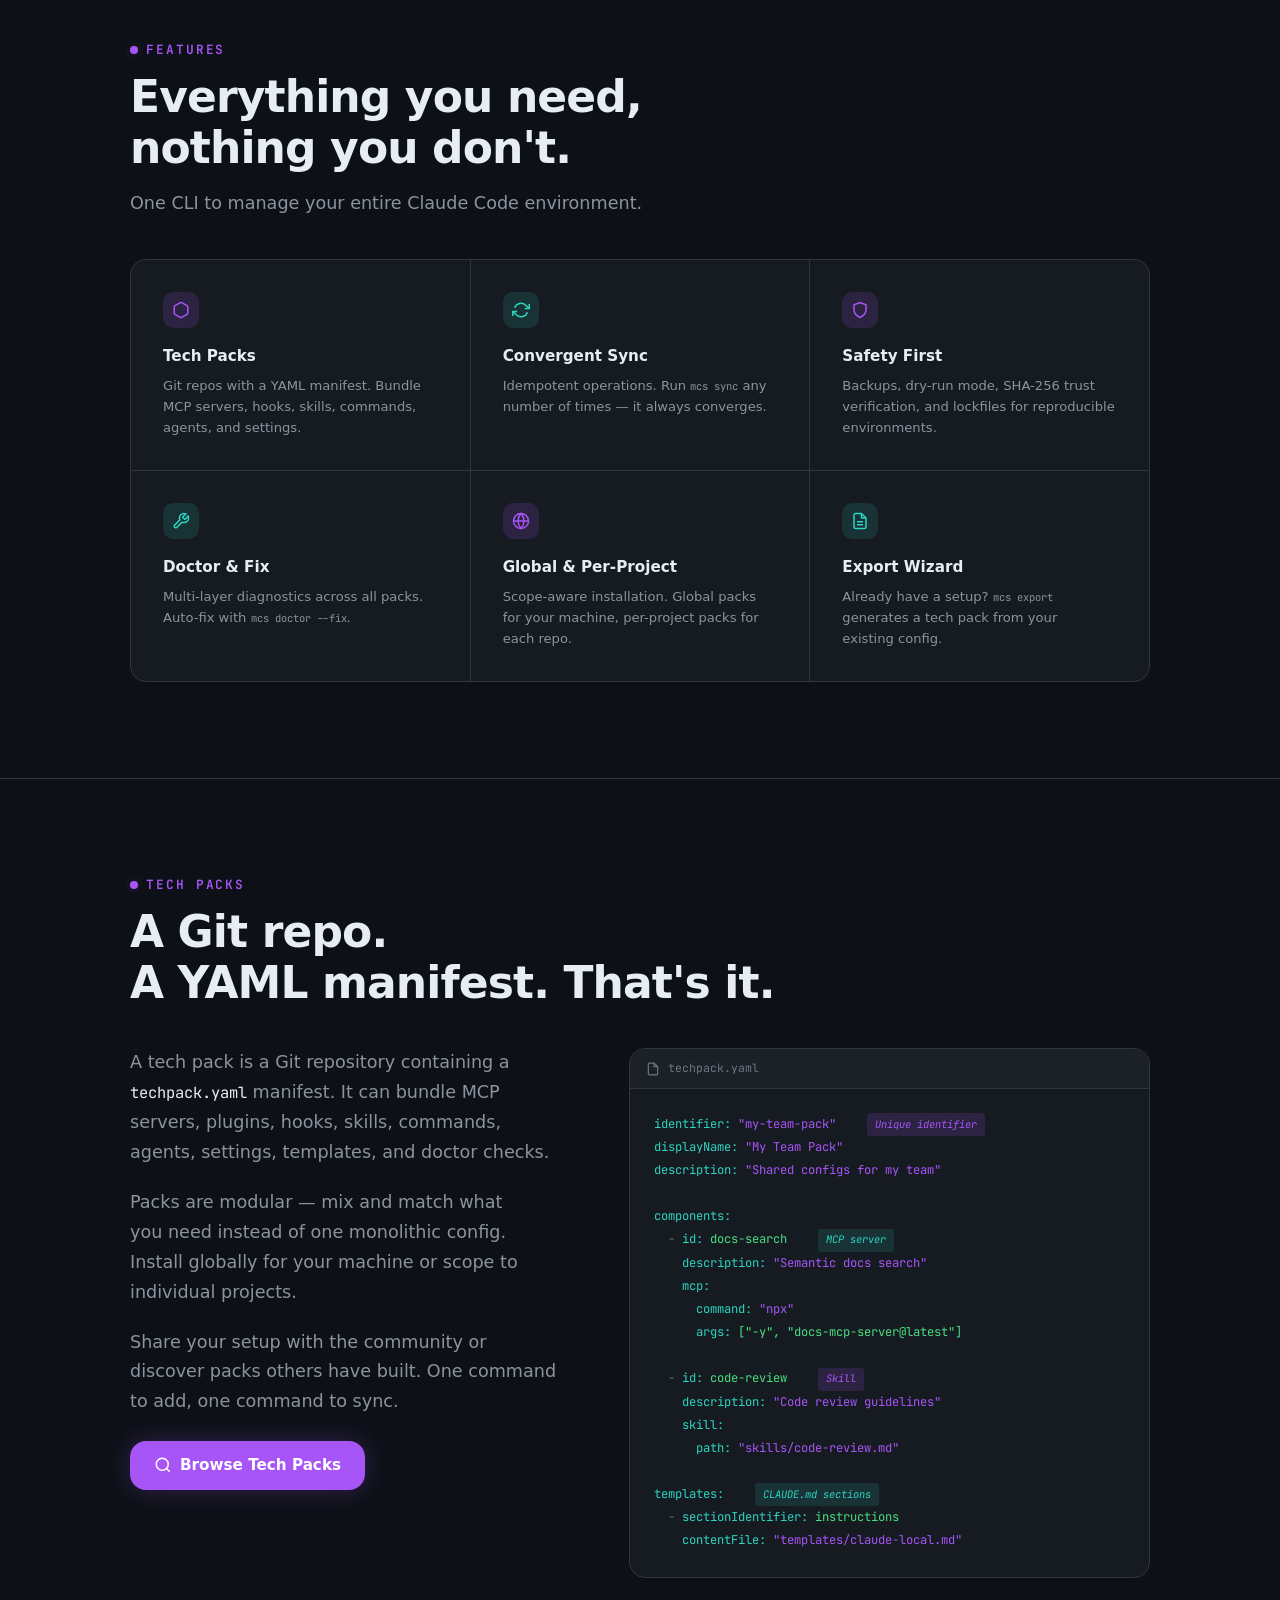
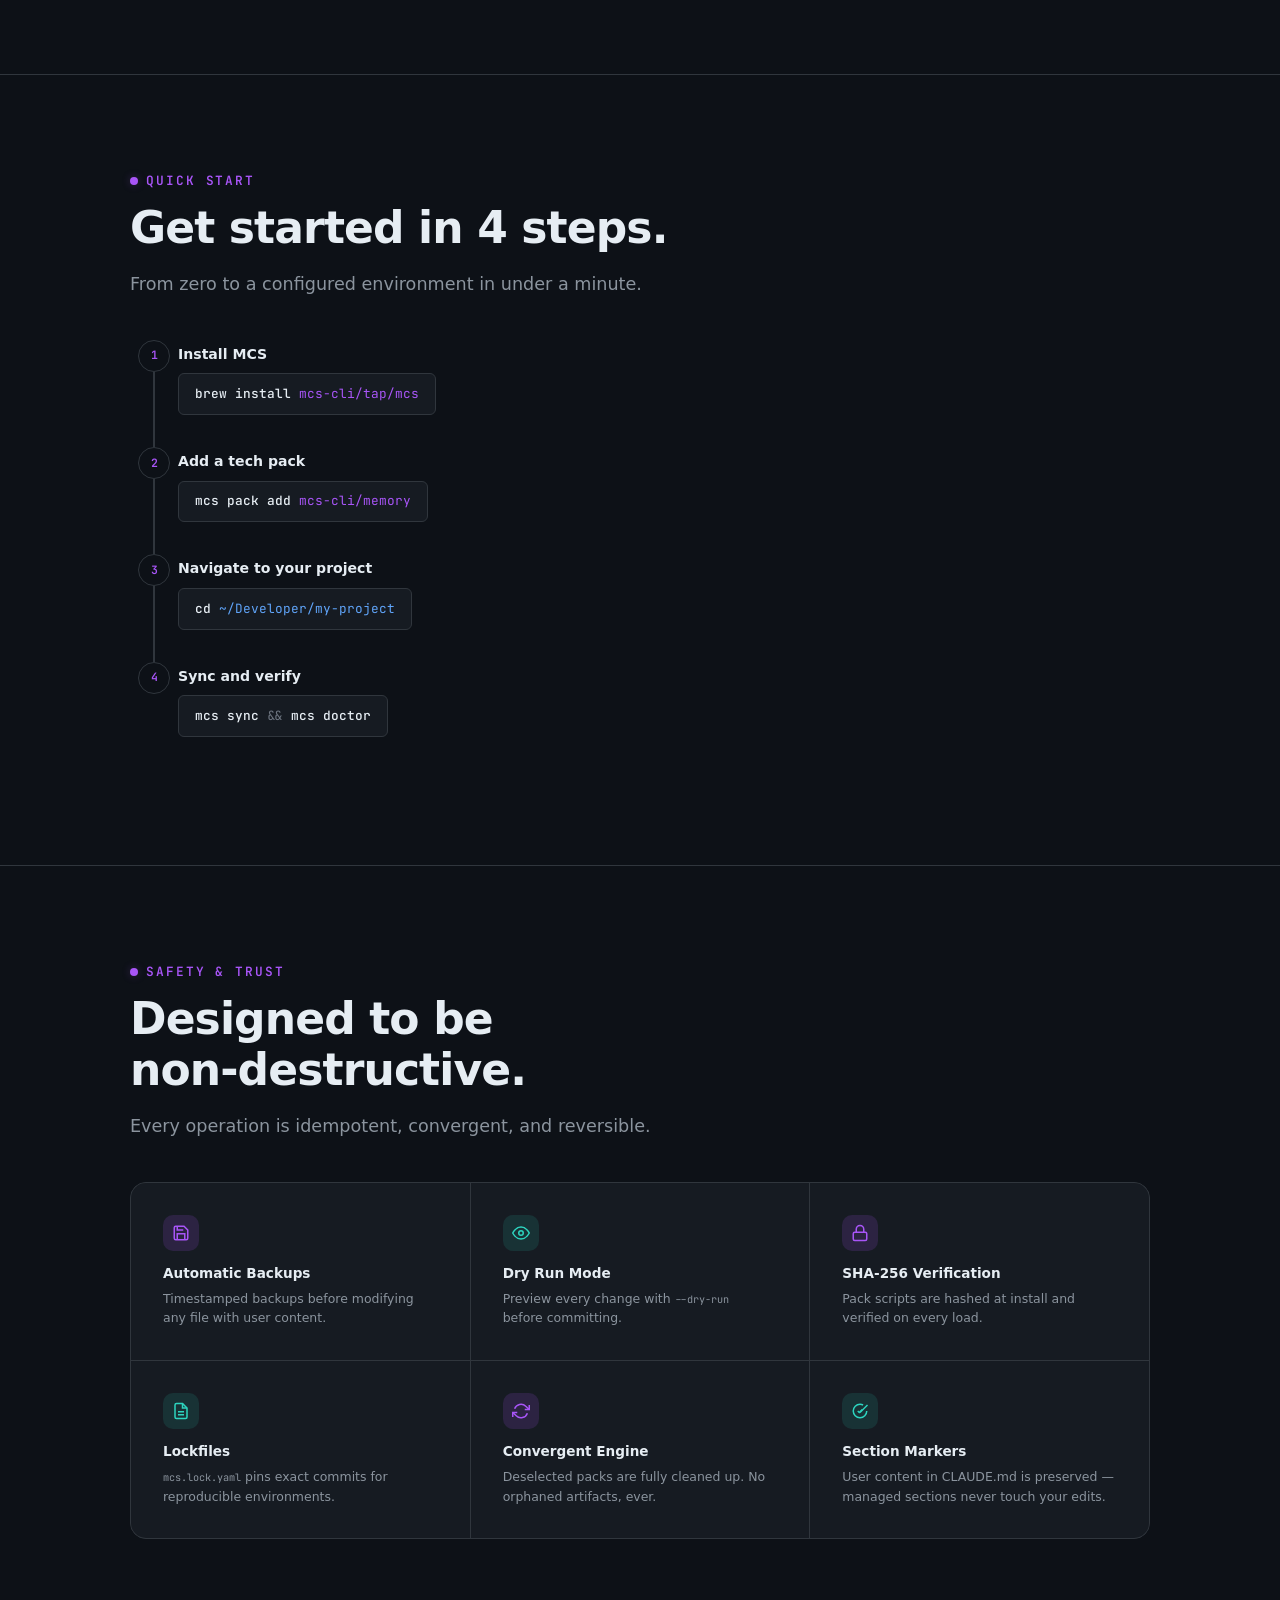
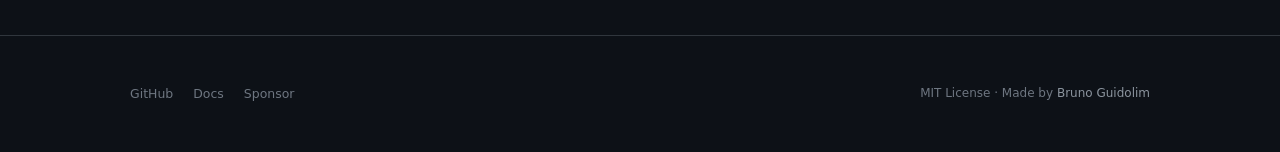
==== commit 0819d6c6: "Remove cache-bust query params from asset URLs" ====
--- a/index.html
+++ b/index.html
@@ -183,6 +183,6 @@
 <div class="footer-right">MIT License · Made by <a href="https://github.com/bguidolim" target="_blank" rel="noopener">Bruno Guidolim</a></div>
 </div></div></footer>
 
-<script src="js/main.js?v=2"></script>
+<script src="js/main.js"></script>
 </body>
 </html>
